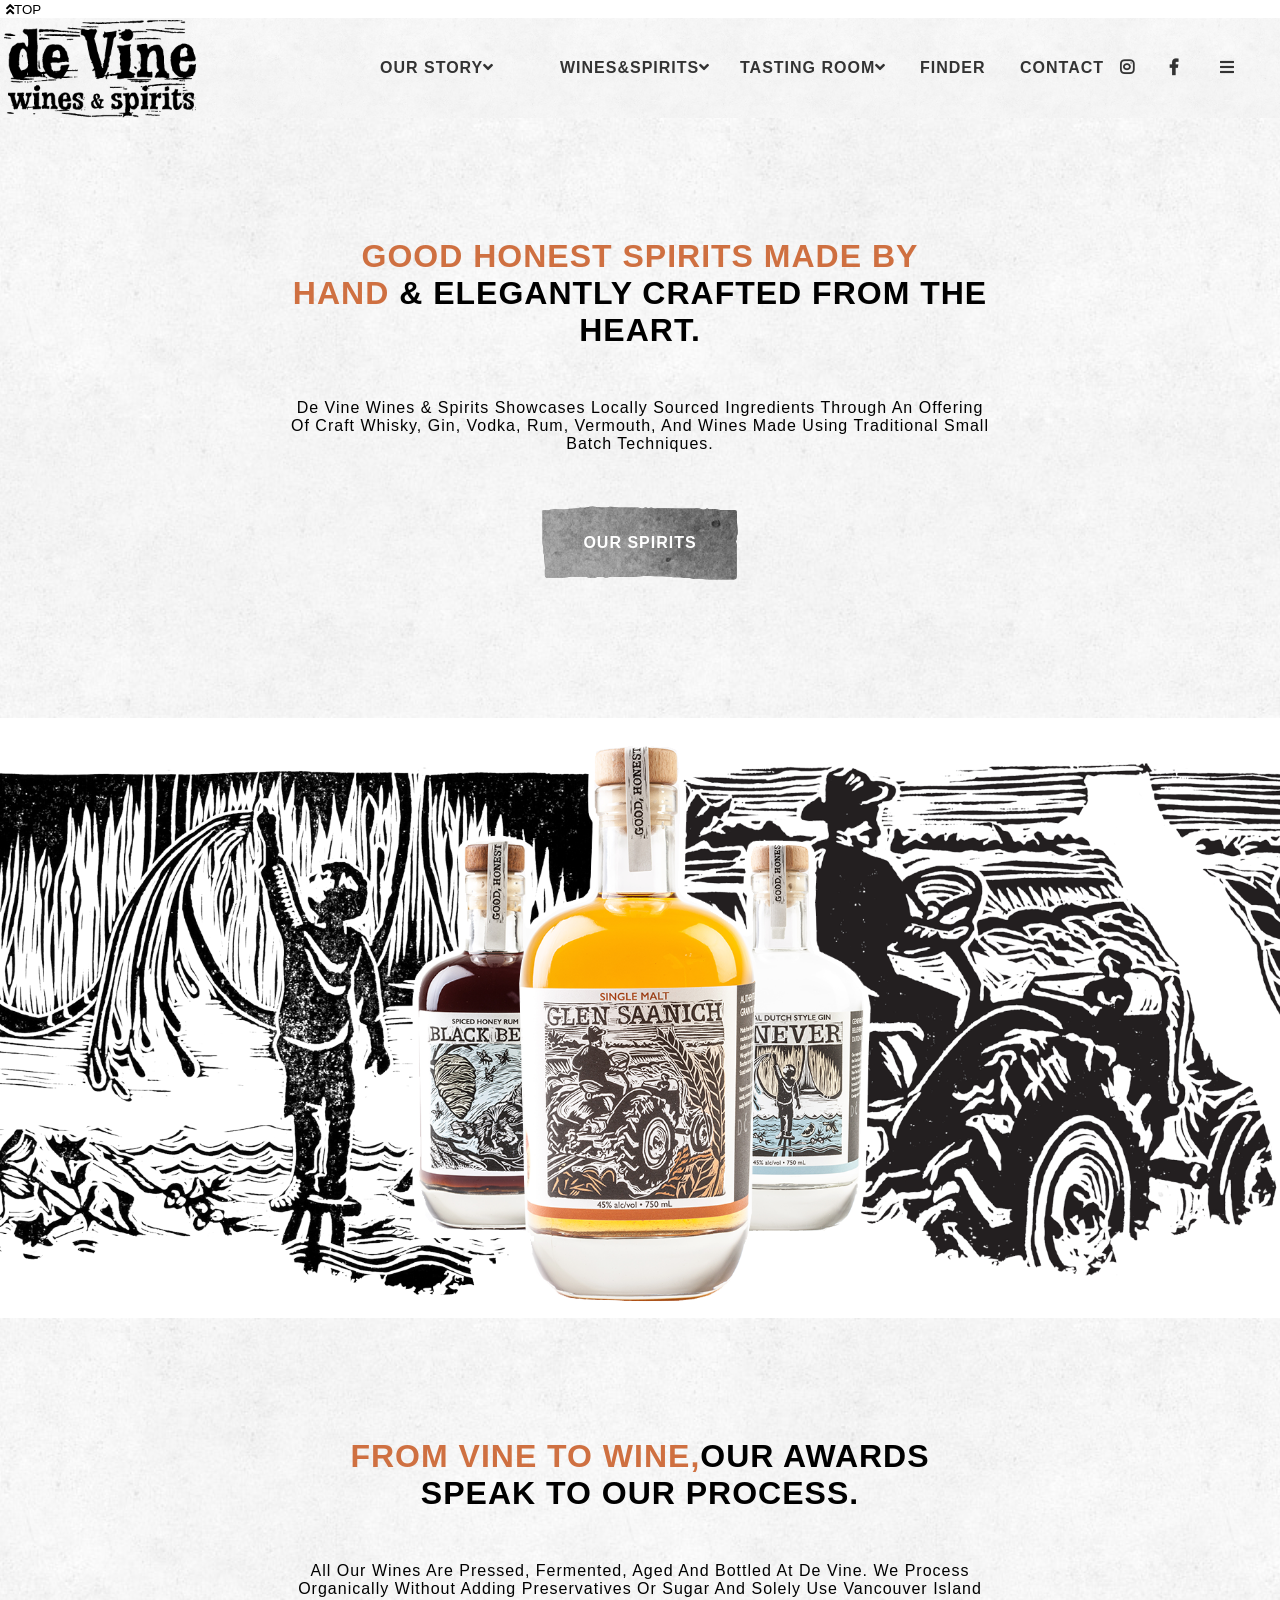
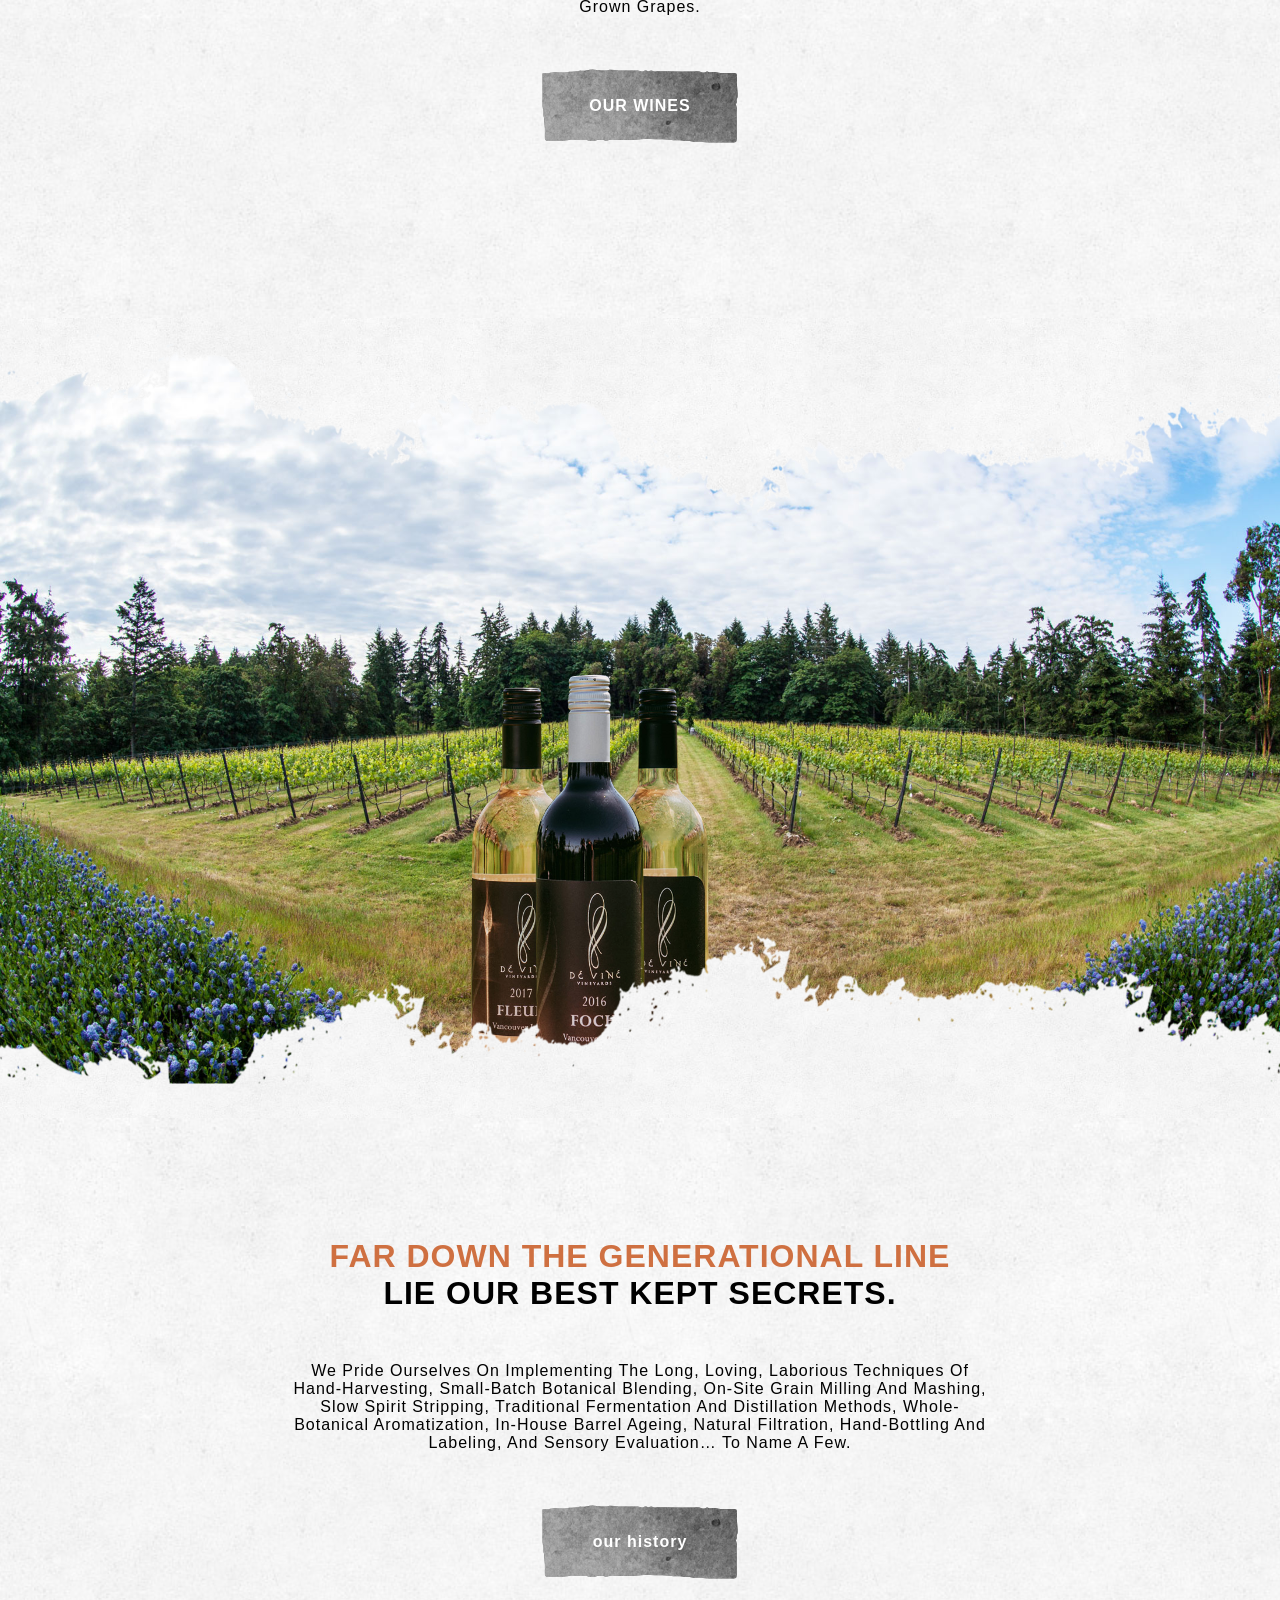
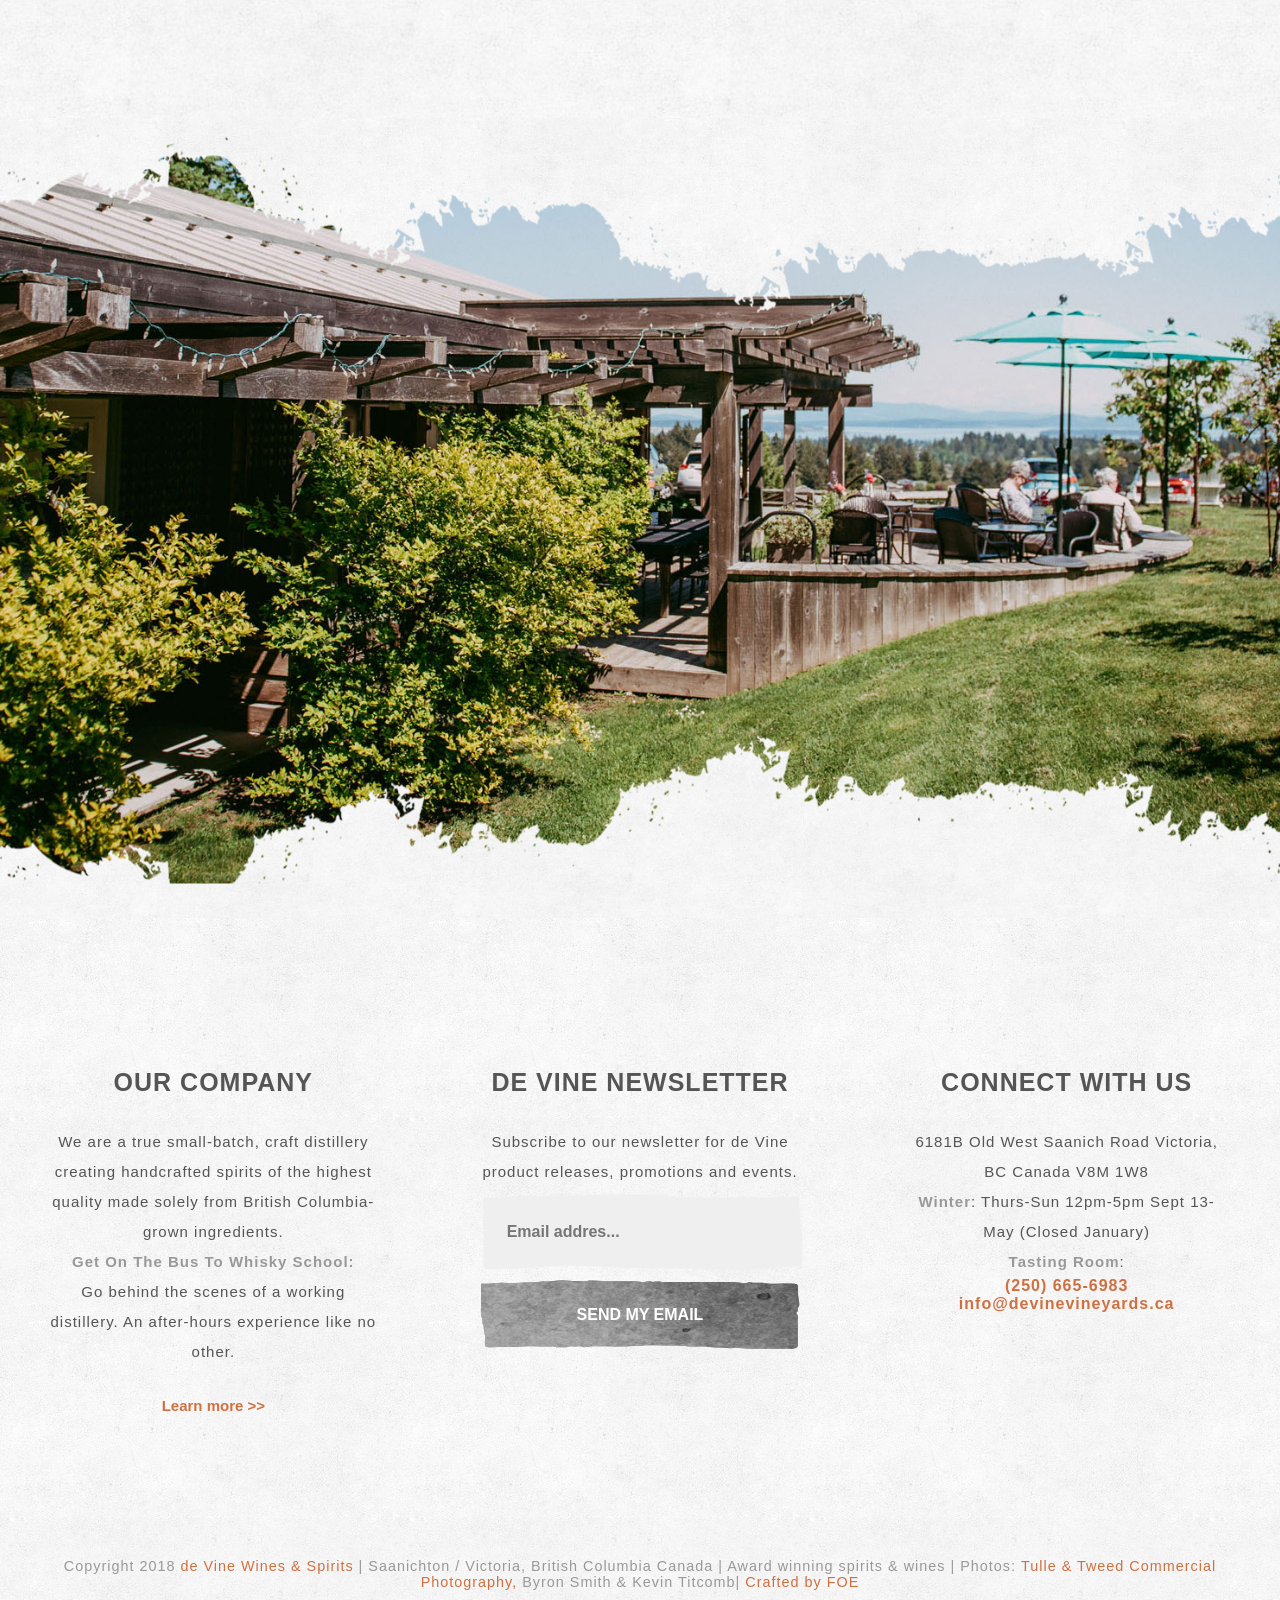
==== html/devine_main.html @ 5c3b2a7a "before/after size" ====
<!DOCTYPE html>
<html lang="ko-KR">
<head>
	<meta charset="UTF-8" />
	<meta http-equiv="X-UA-Compatible" content="IE=edge" />
	<!-- meta:vp -->
	<meta name="viewport" 
	content="width=device-width, user-scalable=no, 
	initial-scale=1.0, maximum-scale=1.0, minimum-scale=1.0">
	<!--import css-->
	<link rel="stylesheet" href="../css/base/reset.css" />
	<link rel="stylesheet" href="../css/src/main/devine_main_all.css" />
	<link rel="stylesheet" href="../fontawesome5/css/all.css" />
	<!--favicon-->
	<link rel="apple-touch-icon" href="../img/devine-logo.png" />
	<link rel="shortcut icon" type="image/x-icon" href="../img/devine-logo.png" />

	<title>de Vine</title>
</head>
<body>
<button type="button" class="topBtn"><i class="fas fa-angle-double-up"></i>TOP</button>
	<div id="wrap">	
		<header class="headBox">
		<h1>
	<a href="#">
		<span class="hidden">LOGO</span>
	</a>
</h1>
<nav class="hamburger">
	<ul><a href="#">
			<li></li>
			<li></li>
			<li></li>
		</a></ul>
</nav>

<div class="gnbshow">
		<div class="closeBtn"><a href="#">
		<i class="fas fa-times"></i>
		</a>
		</div>
		<ul class="gnbWrap">
			<li><a href="#">Our Story</a>
			</li>
			<li><a href="#">Wines & Spirits</a>
			<dl>
				<dt class="dt"><a href="#">- Wines & Spirits</a></dt>
				<dt class="dt"><a href="#">- Spirits</a></dt>
				<dt class="dt"><a href="#">- Wines</a></dt>
				<dt class="dt"><a href="#">- Awards</a></dt>
			</dl>
			</li>
			<li><a href="#">Tasting Room</a>	<dl>
				<dt class="dt"><a href="#">- Tasting Room</a></dt>
				<dt class="dt"><a href="#">- Whisky School</a></dt>
				<dt class="dt"><a href="#">- Events</a></dt>
				<dt class="dt"><a href="#">- Newsletter</a></dt>
			</dl>
		</li>
			<li><a href="#">Finder</a></li>
			<li><a href="#">Contact</a></li>
		</ul>
</div>
<nav class="gnb">
	<ul>
		<li>
			<a href="#">OUR STORY<i class="fas fa-angle-down"></i></a>
			<dl class="gnbDl">
				<dt class="active"><a href="#">HISTORY</a></dt>
				<dt><a href="#">CERTIFIED CRAFT</a></dt>
			</dl>
		</li>
		<li>
			<a href="#">WINES&SPIRITS<i class="fas fa-angle-down"></i></a>
			<dl class="gnbDl">
				<dt><a href="#">SPIRITS</a></dt>
				<dt><a href="#">WINES</a></dt>
			</dl>
		</li>
		<li>
			<a href="#">TASTING ROOM<i class="fas fa-angle-down"></i></a>
			<dl class="gnbDl">
				<dt><a href="#">WHISKY SCHOOL</a></dt>
				<dt><a href="#">NEWSLETTERS</a></dt>
				<dt><a href="#">AWARDS&MEDIA</a></dt>
				<dt><a href="#">EVENTS</a></dt>
			</dl>
		</li>
		<li><a href="#">FINDER</a></li>
		<li><a href="#">CONTACT</a></li>
		<li>
			<a href="#">
			<i class="fab fa-instagram"></i>
			<span class="hidden">instagram</span>
		</a>
		</li>
		<li>
			<a href="#">
			<i class="fab fa-facebook-f"></i>
			<span class="hidden">facebook</span>
			</a>
		</li>
		<li>
			<a href="#">
				<i class="fas fa-bars"></i>
				<span class="hidden">newsletter</span>
			</a>
		</li>
	</ul>
</nav>
		</header>
		<section class="contentBox">
			<div class="content">
				<h2><span class="ora">GOOD HONEST SPIRITS MADE BY <br/>HAND</span> & ELEGANTLY CRAFTED FROM THE HEART.</h2>
				<p>de Vine Wines & Spirits showcases locally sourced ingredients through an offering of craft whisky, gin, vodka, rum, vermouth, and wines made using traditional small batch techniques.</p>
			<button type="button">OUR SPIRITS</button>
		</div>		
	</section>
	<section class="wineBox"></section>
	<section class="contentBox2">
			<div class="content">
				<h2><span class="ora">FROM VINE TO WINE,</span>OUR AWARDS <br /> SPEAK TO OUR PROCESS.</h2>
				<p>All our wines are pressed, fermented, aged and bottled at de Vine. We process <br/>organically without adding preservatives or sugar and solely use Vancouver Island<br /> grown grapes.</p>
			<button type="button">OUR WINES</button>
		</div>		
	</section>
	<section class="grapeBox">
			<div class="grape">
				<div class="bottle"></div>
			</div>
	</section>
	
	<section class="historyBox">
		<div class="content">
				<h2><span class="ora">FAR DOWN THE GENERATIONAL LINE</span><br /> LIE OUR BEST KEPT SECRETS.</h2>
				<p>We pride ourselves on implementing the long, loving, laborious techniques of hand-harvesting, small-batch botanical blending, on-site grain milling and mashing, slow spirit stripping, traditional fermentation and distillation methods, whole-botanical aromatization, in-house barrel ageing, natural filtration, hand-bottling and labeling, and sensory evaluation… to name a few.</p>
			<button type="button">our history</button>
	</section>

	<section class="cafeBox">
			<div class="cafe">
			</div>
	</section>

	<footer class="footBox">
		<ul>
			<li class="company">
				<h2>OUR COMPANY</h2>
				<p>We are a true small-batch, craft distillery creating handcrafted spirits of the highest quality made solely from British Columbia-grown ingredients.<br />
        <span>Get On The Bus To Whisky School:</span><br />
        Go behind the scenes of a working distillery. An after-hours experience like no other.
        </p>
        <button type="button" class="learn">Learn more >></button>
			</li>
			<li class="newsletter">
				<h2>DE VINE NEWSLETTER</h2>
				<p>Subscribe to our newsletter for de Vine product releases, promotions and events.</p>
				<input type="text" placeholder="Email addres...">
				<button type="button">send my email</button>
			</li>
			<li class="contact">
				<h2>CONNECT WITH US</h2>
				<p>6181B Old West Saanich Road
				Victoria, BC Canada V8M 1W8<br />
				<span>Winter</span>: Thurs-Sun 12pm-5pm Sept 13-May (Closed January)<br />
				<span>Tasting Room</span>: <div class="or">(250) 665-6983 <br />
				<a href="#">info@devinevineyards.ca</div></a></p>

			</li>
		</ul>
			<div class="copyright">
			<p class="copyright">Copyright 2018 <a href="#">de Vine Wines & Spirits</a> | Saanichton / Victoria, British Columbia Canada | Award winning spirits & wines | Photos: <a href="#">Tulle & Tweed Commercial Photography,</a> Byron Smith & Kevin Titcomb| <a href="#">Crafted by FOE</a></p>
		 </div>
		</footer>
	</div>
</body>
<script src="../js/base/jquery-3.3.1.min.js"></script>
<script src="../js/base/jquery-ui.min.js"></script>
<script src="../js/src/devine.js"></script>
<!--   <script>
    (function($){
      var headBox = $('.headBox');
      var footBox = $('.footBox');
      headBox.load('common/headBox.html');
      footBox.load('common/footBox.html');
    })(jQuery);
</script> -->
---- css/src/main/devine_main_all.css ----
@import url("../common/headBox.css");
@import url("../main/wrap.css");
@import url("../main/contentBox.css");
@import url("../main/wineBox.css");
@import url("../main/contentBox2.css");
@import url("../main/grapeBox.css");
@import url("../main/historyBox.css");
@import url("../main/cafeBox.css");
@import url("../common/footBox.css");
---- fontawesome5/css/all.css ----
/*!
 * Font Awesome Free 5.1.0 by @fontawesome - https://fontawesome.com
 * License - https://fontawesome.com/license (Icons: CC BY 4.0, Fonts: SIL OFL 1.1, Code: MIT License)
 */
.fa,.fab,.fal,.far,.fas{-moz-osx-font-smoothing:grayscale;-webkit-font-smoothing:antialiased;display:inline-block;font-style:normal;font-variant:normal;text-rendering:auto;line-height:1}.fa-lg{font-size:1.33333em;line-height:.75em;vertical-align:-.0667em}.fa-xs{font-size:.75em}.fa-sm{font-size:.875em}.fa-1x{font-size:1em}.fa-2x{font-size:2em}.fa-3x{font-size:3em}.fa-4x{font-size:4em}.fa-5x{font-size:5em}.fa-6x{font-size:6em}.fa-7x{font-size:7em}.fa-8x{font-size:8em}.fa-9x{font-size:9em}.fa-10x{font-size:10em}.fa-fw{text-align:center;width:1.25em}.fa-ul{list-style-type:none;margin-left:2.5em;padding-left:0}.fa-ul>li{position:relative}.fa-li{left:-2em;position:absolute;text-align:center;width:2em;line-height:inherit}.fa-border{border:.08em solid #eee;border-radius:.1em;padding:.2em .25em .15em}.fa-pull-left{float:left}.fa-pull-right{float:right}.fa.fa-pull-left,.fab.fa-pull-left,.fal.fa-pull-left,.far.fa-pull-left,.fas.fa-pull-left{margin-right:.3em}.fa.fa-pull-right,.fab.fa-pull-right,.fal.fa-pull-right,.far.fa-pull-right,.fas.fa-pull-right{margin-left:.3em}.fa-spin{animation:a 2s infinite linear}.fa-pulse{animation:a 1s infinite steps(8)}@keyframes a{0%{transform:rotate(0deg)}to{transform:rotate(1turn)}}.fa-rotate-90{-ms-filter:"progid:DXImageTransform.Microsoft.BasicImage(rotation=1)";transform:rotate(90deg)}.fa-rotate-180{-ms-filter:"progid:DXImageTransform.Microsoft.BasicImage(rotation=2)";transform:rotate(180deg)}.fa-rotate-270{-ms-filter:"progid:DXImageTransform.Microsoft.BasicImage(rotation=3)";transform:rotate(270deg)}.fa-flip-horizontal{-ms-filter:"progid:DXImageTransform.Microsoft.BasicImage(rotation=0, mirror=1)";transform:scaleX(-1)}.fa-flip-vertical{transform:scaleY(-1)}.fa-flip-horizontal.fa-flip-vertical,.fa-flip-vertical{-ms-filter:"progid:DXImageTransform.Microsoft.BasicImage(rotation=2, mirror=1)"}.fa-flip-horizontal.fa-flip-vertical{transform:scale(-1)}:root .fa-flip-horizontal,:root .fa-flip-vertical,:root .fa-rotate-90,:root .fa-rotate-180,:root .fa-rotate-270{-webkit-filter:none;filter:none}.fa-stack{display:inline-block;height:2em;line-height:2em;position:relative;vertical-align:middle;width:2em}.fa-stack-1x,.fa-stack-2x{left:0;position:absolute;text-align:center;width:100%}.fa-stack-1x{line-height:inherit}.fa-stack-2x{font-size:2em}.fa-inverse{color:#fff}.fa-500px:before{content:"\f26e"}.fa-accessible-icon:before{content:"\f368"}.fa-accusoft:before{content:"\f369"}.fa-address-book:before{content:"\f2b9"}.fa-address-card:before{content:"\f2bb"}.fa-adjust:before{content:"\f042"}.fa-adn:before{content:"\f170"}.fa-adversal:before{content:"\f36a"}.fa-affiliatetheme:before{content:"\f36b"}.fa-algolia:before{content:"\f36c"}.fa-align-center:before{content:"\f037"}.fa-align-justify:before{content:"\f039"}.fa-align-left:before{content:"\f036"}.fa-align-right:before{content:"\f038"}.fa-allergies:before{content:"\f461"}.fa-amazon:before{content:"\f270"}.fa-amazon-pay:before{content:"\f42c"}.fa-ambulance:before{content:"\f0f9"}.fa-american-sign-language-interpreting:before{content:"\f2a3"}.fa-amilia:before{content:"\f36d"}.fa-anchor:before{content:"\f13d"}.fa-android:before{content:"\f17b"}.fa-angellist:before{content:"\f209"}.fa-angle-double-down:before{content:"\f103"}.fa-angle-double-left:before{content:"\f100"}.fa-angle-double-right:before{content:"\f101"}.fa-angle-double-up:before{content:"\f102"}.fa-angle-down:before{content:"\f107"}.fa-angle-left:before{content:"\f104"}.fa-angle-right:before{content:"\f105"}.fa-angle-up:before{content:"\f106"}.fa-angry:before{content:"\f556"}.fa-angrycreative:before{content:"\f36e"}.fa-angular:before{content:"\f420"}.fa-app-store:before{content:"\f36f"}.fa-app-store-ios:before{content:"\f370"}.fa-apper:before{content:"\f371"}.fa-apple:before{content:"\f179"}.fa-apple-pay:before{content:"\f415"}.fa-archive:before{content:"\f187"}.fa-archway:before{content:"\f557"}.fa-arrow-alt-circle-down:before{content:"\f358"}.fa-arrow-alt-circle-left:before{content:"\f359"}.fa-arrow-alt-circle-right:before{content:"\f35a"}.fa-arrow-alt-circle-up:before{content:"\f35b"}.fa-arrow-circle-down:before{content:"\f0ab"}.fa-arrow-circle-left:before{content:"\f0a8"}.fa-arrow-circle-right:before{content:"\f0a9"}.fa-arrow-circle-up:before{content:"\f0aa"}.fa-arrow-down:before{content:"\f063"}.fa-arrow-left:before{content:"\f060"}.fa-arrow-right:before{content:"\f061"}.fa-arrow-up:before{content:"\f062"}.fa-arrows-alt:before{content:"\f0b2"}.fa-arrows-alt-h:before{content:"\f337"}.fa-arrows-alt-v:before{content:"\f338"}.fa-assistive-listening-systems:before{content:"\f2a2"}.fa-asterisk:before{content:"\f069"}.fa-asymmetrik:before{content:"\f372"}.fa-at:before{content:"\f1fa"}.fa-atlas:before{content:"\f558"}.fa-audible:before{content:"\f373"}.fa-audio-description:before{content:"\f29e"}.fa-autoprefixer:before{content:"\f41c"}.fa-avianex:before{content:"\f374"}.fa-aviato:before{content:"\f421"}.fa-award:before{content:"\f559"}.fa-aws:before{content:"\f375"}.fa-backspace:before{content:"\f55a"}.fa-backward:before{content:"\f04a"}.fa-balance-scale:before{content:"\f24e"}.fa-ban:before{content:"\f05e"}.fa-band-aid:before{content:"\f462"}.fa-bandcamp:before{content:"\f2d5"}.fa-barcode:before{content:"\f02a"}.fa-bars:before{content:"\f0c9"}.fa-baseball-ball:before{content:"\f433"}.fa-basketball-ball:before{content:"\f434"}.fa-bath:before{content:"\f2cd"}.fa-battery-empty:before{content:"\f244"}.fa-battery-full:before{content:"\f240"}.fa-battery-half:before{content:"\f242"}.fa-battery-quarter:before{content:"\f243"}.fa-battery-three-quarters:before{content:"\f241"}.fa-bed:before{content:"\f236"}.fa-beer:before{content:"\f0fc"}.fa-behance:before{content:"\f1b4"}.fa-behance-square:before{content:"\f1b5"}.fa-bell:before{content:"\f0f3"}.fa-bell-slash:before{content:"\f1f6"}.fa-bezier-curve:before{content:"\f55b"}.fa-bicycle:before{content:"\f206"}.fa-bimobject:before{content:"\f378"}.fa-binoculars:before{content:"\f1e5"}.fa-birthday-cake:before{content:"\f1fd"}.fa-bitbucket:before{content:"\f171"}.fa-bitcoin:before{content:"\f379"}.fa-bity:before{content:"\f37a"}.fa-black-tie:before{content:"\f27e"}.fa-blackberry:before{content:"\f37b"}.fa-blender:before{content:"\f517"}.fa-blind:before{content:"\f29d"}.fa-blogger:before{content:"\f37c"}.fa-blogger-b:before{content:"\f37d"}.fa-bluetooth:before{content:"\f293"}.fa-bluetooth-b:before{content:"\f294"}.fa-bold:before{content:"\f032"}.fa-bolt:before{content:"\f0e7"}.fa-bomb:before{content:"\f1e2"}.fa-bong:before{content:"\f55c"}.fa-book:before{content:"\f02d"}.fa-book-open:before{content:"\f518"}.fa-bookmark:before{content:"\f02e"}.fa-bowling-ball:before{content:"\f436"}.fa-box:before{content:"\f466"}.fa-box-open:before{content:"\f49e"}.fa-boxes:before{content:"\f468"}.fa-braille:before{content:"\f2a1"}.fa-briefcase:before{content:"\f0b1"}.fa-briefcase-medical:before{content:"\f469"}.fa-broadcast-tower:before{content:"\f519"}.fa-broom:before{content:"\f51a"}.fa-brush:before{content:"\f55d"}.fa-btc:before{content:"\f15a"}.fa-bug:before{content:"\f188"}.fa-building:before{content:"\f1ad"}.fa-bullhorn:before{content:"\f0a1"}.fa-bullseye:before{content:"\f140"}.fa-burn:before{content:"\f46a"}.fa-buromobelexperte:before{content:"\f37f"}.fa-bus:before{content:"\f207"}.fa-bus-alt:before{content:"\f55e"}.fa-buysellads:before{content:"\f20d"}.fa-calculator:before{content:"\f1ec"}.fa-calendar:before{content:"\f133"}.fa-calendar-alt:before{content:"\f073"}.fa-calendar-check:before{content:"\f274"}.fa-calendar-minus:before{content:"\f272"}.fa-calendar-plus:before{content:"\f271"}.fa-calendar-times:before{content:"\f273"}.fa-camera:before{content:"\f030"}.fa-camera-retro:before{content:"\f083"}.fa-cannabis:before{content:"\f55f"}.fa-capsules:before{content:"\f46b"}.fa-car:before{content:"\f1b9"}.fa-caret-down:before{content:"\f0d7"}.fa-caret-left:before{content:"\f0d9"}.fa-caret-right:before{content:"\f0da"}.fa-caret-square-down:before{content:"\f150"}.fa-caret-square-left:before{content:"\f191"}.fa-caret-square-right:before{content:"\f152"}.fa-caret-square-up:before{content:"\f151"}.fa-caret-up:before{content:"\f0d8"}.fa-cart-arrow-down:before{content:"\f218"}.fa-cart-plus:before{content:"\f217"}.fa-cc-amazon-pay:before{content:"\f42d"}.fa-cc-amex:before{content:"\f1f3"}.fa-cc-apple-pay:before{content:"\f416"}.fa-cc-diners-club:before{content:"\f24c"}.fa-cc-discover:before{content:"\f1f2"}.fa-cc-jcb:before{content:"\f24b"}.fa-cc-mastercard:before{content:"\f1f1"}.fa-cc-paypal:before{content:"\f1f4"}.fa-cc-stripe:before{content:"\f1f5"}.fa-cc-visa:before{content:"\f1f0"}.fa-centercode:before{content:"\f380"}.fa-certificate:before{content:"\f0a3"}.fa-chalkboard:before{content:"\f51b"}.fa-chalkboard-teacher:before{content:"\f51c"}.fa-chart-area:before{content:"\f1fe"}.fa-chart-bar:before{content:"\f080"}.fa-chart-line:before{content:"\f201"}.fa-chart-pie:before{content:"\f200"}.fa-check:before{content:"\f00c"}.fa-check-circle:before{content:"\f058"}.fa-check-double:before{content:"\f560"}.fa-check-square:before{content:"\f14a"}.fa-chess:before{content:"\f439"}.fa-chess-bishop:before{content:"\f43a"}.fa-chess-board:before{content:"\f43c"}.fa-chess-king:before{content:"\f43f"}.fa-chess-knight:before{content:"\f441"}.fa-chess-pawn:before{content:"\f443"}.fa-chess-queen:before{content:"\f445"}.fa-chess-rook:before{content:"\f447"}.fa-chevron-circle-down:before{content:"\f13a"}.fa-chevron-circle-left:before{content:"\f137"}.fa-chevron-circle-right:before{content:"\f138"}.fa-chevron-circle-up:before{content:"\f139"}.fa-chevron-down:before{content:"\f078"}.fa-chevron-left:before{content:"\f053"}.fa-chevron-right:before{content:"\f054"}.fa-chevron-up:before{content:"\f077"}.fa-child:before{content:"\f1ae"}.fa-chrome:before{content:"\f268"}.fa-church:before{content:"\f51d"}.fa-circle:before{content:"\f111"}.fa-circle-notch:before{content:"\f1ce"}.fa-clipboard:before{content:"\f328"}.fa-clipboard-check:before{content:"\f46c"}.fa-clipboard-list:before{content:"\f46d"}.fa-clock:before{content:"\f017"}.fa-clone:before{content:"\f24d"}.fa-closed-captioning:before{content:"\f20a"}.fa-cloud:before{content:"\f0c2"}.fa-cloud-download-alt:before{content:"\f381"}.fa-cloud-upload-alt:before{content:"\f382"}.fa-cloudscale:before{content:"\f383"}.fa-cloudsmith:before{content:"\f384"}.fa-cloudversify:before{content:"\f385"}.fa-cocktail:before{content:"\f561"}.fa-code:before{content:"\f121"}.fa-code-branch:before{content:"\f126"}.fa-codepen:before{content:"\f1cb"}.fa-codiepie:before{content:"\f284"}.fa-coffee:before{content:"\f0f4"}.fa-cog:before{content:"\f013"}.fa-cogs:before{content:"\f085"}.fa-coins:before{content:"\f51e"}.fa-columns:before{content:"\f0db"}.fa-comment:before{content:"\f075"}.fa-comment-alt:before{content:"\f27a"}.fa-comment-dots:before{content:"\f4ad"}.fa-comment-slash:before{content:"\f4b3"}.fa-comments:before{content:"\f086"}.fa-compact-disc:before{content:"\f51f"}.fa-compass:before{content:"\f14e"}.fa-compress:before{content:"\f066"}.fa-concierge-bell:before{content:"\f562"}.fa-connectdevelop:before{content:"\f20e"}.fa-contao:before{content:"\f26d"}.fa-cookie:before{content:"\f563"}.fa-cookie-bite:before{content:"\f564"}.fa-copy:before{content:"\f0c5"}.fa-copyright:before{content:"\f1f9"}.fa-couch:before{content:"\f4b8"}.fa-cpanel:before{content:"\f388"}.fa-creative-commons:before{content:"\f25e"}.fa-creative-commons-by:before{content:"\f4e7"}.fa-creative-commons-nc:before{content:"\f4e8"}.fa-creative-commons-nc-eu:before{content:"\f4e9"}.fa-creative-commons-nc-jp:before{content:"\f4ea"}.fa-creative-commons-nd:before{content:"\f4eb"}.fa-creative-commons-pd:before{content:"\f4ec"}.fa-creative-commons-pd-alt:before{content:"\f4ed"}.fa-creative-commons-remix:before{content:"\f4ee"}.fa-creative-commons-sa:before{content:"\f4ef"}.fa-creative-commons-sampling:before{content:"\f4f0"}.fa-creative-commons-sampling-plus:before{content:"\f4f1"}.fa-creative-commons-share:before{content:"\f4f2"}.fa-credit-card:before{content:"\f09d"}.fa-crop:before{content:"\f125"}.fa-crop-alt:before{content:"\f565"}.fa-crosshairs:before{content:"\f05b"}.fa-crow:before{content:"\f520"}.fa-crown:before{content:"\f521"}.fa-css3:before{content:"\f13c"}.fa-css3-alt:before{content:"\f38b"}.fa-cube:before{content:"\f1b2"}.fa-cubes:before{content:"\f1b3"}.fa-cut:before{content:"\f0c4"}.fa-cuttlefish:before{content:"\f38c"}.fa-d-and-d:before{content:"\f38d"}.fa-dashcube:before{content:"\f210"}.fa-database:before{content:"\f1c0"}.fa-deaf:before{content:"\f2a4"}.fa-delicious:before{content:"\f1a5"}.fa-deploydog:before{content:"\f38e"}.fa-deskpro:before{content:"\f38f"}.fa-desktop:before{content:"\f108"}.fa-deviantart:before{content:"\f1bd"}.fa-diagnoses:before{content:"\f470"}.fa-dice:before{content:"\f522"}.fa-dice-five:before{content:"\f523"}.fa-dice-four:before{content:"\f524"}.fa-dice-one:before{content:"\f525"}.fa-dice-six:before{content:"\f526"}.fa-dice-three:before{content:"\f527"}.fa-dice-two:before{content:"\f528"}.fa-digg:before{content:"\f1a6"}.fa-digital-ocean:before{content:"\f391"}.fa-digital-tachograph:before{content:"\f566"}.fa-discord:before{content:"\f392"}.fa-discourse:before{content:"\f393"}.fa-divide:before{content:"\f529"}.fa-dizzy:before{content:"\f567"}.fa-dna:before{content:"\f471"}.fa-dochub:before{content:"\f394"}.fa-docker:before{content:"\f395"}.fa-dollar-sign:before{content:"\f155"}.fa-dolly:before{content:"\f472"}.fa-dolly-flatbed:before{content:"\f474"}.fa-donate:before{content:"\f4b9"}.fa-door-closed:before{content:"\f52a"}.fa-door-open:before{content:"\f52b"}.fa-dot-circle:before{content:"\f192"}.fa-dove:before{content:"\f4ba"}.fa-download:before{content:"\f019"}.fa-draft2digital:before{content:"\f396"}.fa-drafting-compass:before{content:"\f568"}.fa-dribbble:before{content:"\f17d"}.fa-dribbble-square:before{content:"\f397"}.fa-dropbox:before{content:"\f16b"}.fa-drum:before{content:"\f569"}.fa-drum-steelpan:before{content:"\f56a"}.fa-drupal:before{content:"\f1a9"}.fa-dumbbell:before{content:"\f44b"}.fa-dyalog:before{content:"\f399"}.fa-earlybirds:before{content:"\f39a"}.fa-ebay:before{content:"\f4f4"}.fa-edge:before{content:"\f282"}.fa-edit:before{content:"\f044"}.fa-eject:before{content:"\f052"}.fa-elementor:before{content:"\f430"}.fa-ellipsis-h:before{content:"\f141"}.fa-ellipsis-v:before{content:"\f142"}.fa-ember:before{content:"\f423"}.fa-empire:before{content:"\f1d1"}.fa-envelope:before{content:"\f0e0"}.fa-envelope-open:before{content:"\f2b6"}.fa-envelope-square:before{content:"\f199"}.fa-envira:before{content:"\f299"}.fa-equals:before{content:"\f52c"}.fa-eraser:before{content:"\f12d"}.fa-erlang:before{content:"\f39d"}.fa-ethereum:before{content:"\f42e"}.fa-etsy:before{content:"\f2d7"}.fa-euro-sign:before{content:"\f153"}.fa-exchange-alt:before{content:"\f362"}.fa-exclamation:before{content:"\f12a"}.fa-exclamation-circle:before{content:"\f06a"}.fa-exclamation-triangle:before{content:"\f071"}.fa-expand:before{content:"\f065"}.fa-expand-arrows-alt:before{content:"\f31e"}.fa-expeditedssl:before{content:"\f23e"}.fa-external-link-alt:before{content:"\f35d"}.fa-external-link-square-alt:before{content:"\f360"}.fa-eye:before{content:"\f06e"}.fa-eye-dropper:before{content:"\f1fb"}.fa-eye-slash:before{content:"\f070"}.fa-facebook:before{content:"\f09a"}.fa-facebook-f:before{content:"\f39e"}.fa-facebook-messenger:before{content:"\f39f"}.fa-facebook-square:before{content:"\f082"}.fa-fast-backward:before{content:"\f049"}.fa-fast-forward:before{content:"\f050"}.fa-fax:before{content:"\f1ac"}.fa-feather:before{content:"\f52d"}.fa-feather-alt:before{content:"\f56b"}.fa-female:before{content:"\f182"}.fa-fighter-jet:before{content:"\f0fb"}.fa-file:before{content:"\f15b"}.fa-file-alt:before{content:"\f15c"}.fa-file-archive:before{content:"\f1c6"}.fa-file-audio:before{content:"\f1c7"}.fa-file-code:before{content:"\f1c9"}.fa-file-contract:before{content:"\f56c"}.fa-file-download:before{content:"\f56d"}.fa-file-excel:before{content:"\f1c3"}.fa-file-export:before{content:"\f56e"}.fa-file-image:before{content:"\f1c5"}.fa-file-import:before{content:"\f56f"}.fa-file-invoice:before{content:"\f570"}.fa-file-invoice-dollar:before{content:"\f571"}.fa-file-medical:before{content:"\f477"}.fa-file-medical-alt:before{content:"\f478"}.fa-file-pdf:before{content:"\f1c1"}.fa-file-powerpoint:before{content:"\f1c4"}.fa-file-prescription:before{content:"\f572"}.fa-file-signature:before{content:"\f573"}.fa-file-upload:before{content:"\f574"}.fa-file-video:before{content:"\f1c8"}.fa-file-word:before{content:"\f1c2"}.fa-fill:before{content:"\f575"}.fa-fill-drip:before{content:"\f576"}.fa-film:before{content:"\f008"}.fa-filter:before{content:"\f0b0"}.fa-fingerprint:before{content:"\f577"}.fa-fire:before{content:"\f06d"}.fa-fire-extinguisher:before{content:"\f134"}.fa-firefox:before{content:"\f269"}.fa-first-aid:before{content:"\f479"}.fa-first-order:before{content:"\f2b0"}.fa-first-order-alt:before{content:"\f50a"}.fa-firstdraft:before{content:"\f3a1"}.fa-fish:before{content:"\f578"}.fa-flag:before{content:"\f024"}.fa-flag-checkered:before{content:"\f11e"}.fa-flask:before{content:"\f0c3"}.fa-flickr:before{content:"\f16e"}.fa-flipboard:before{content:"\f44d"}.fa-flushed:before{content:"\f579"}.fa-fly:before{content:"\f417"}.fa-folder:before{content:"\f07b"}.fa-folder-open:before{content:"\f07c"}.fa-font:before{content:"\f031"}.fa-font-awesome:before{content:"\f2b4"}.fa-font-awesome-alt:before{content:"\f35c"}.fa-font-awesome-flag:before{content:"\f425"}.fa-font-awesome-logo-full:before{content:"\f4e6"}.fa-fonticons:before{content:"\f280"}.fa-fonticons-fi:before{content:"\f3a2"}.fa-football-ball:before{content:"\f44e"}.fa-fort-awesome:before{content:"\f286"}.fa-fort-awesome-alt:before{content:"\f3a3"}.fa-forumbee:before{content:"\f211"}.fa-forward:before{content:"\f04e"}.fa-foursquare:before{content:"\f180"}.fa-free-code-camp:before{content:"\f2c5"}.fa-freebsd:before{content:"\f3a4"}.fa-frog:before{content:"\f52e"}.fa-frown:before{content:"\f119"}.fa-frown-open:before{content:"\f57a"}.fa-fulcrum:before{content:"\f50b"}.fa-futbol:before{content:"\f1e3"}.fa-galactic-republic:before{content:"\f50c"}.fa-galactic-senate:before{content:"\f50d"}.fa-gamepad:before{content:"\f11b"}.fa-gas-pump:before{content:"\f52f"}.fa-gavel:before{content:"\f0e3"}.fa-gem:before{content:"\f3a5"}.fa-genderless:before{content:"\f22d"}.fa-get-pocket:before{content:"\f265"}.fa-gg:before{content:"\f260"}.fa-gg-circle:before{content:"\f261"}.fa-gift:before{content:"\f06b"}.fa-git:before{content:"\f1d3"}.fa-git-square:before{content:"\f1d2"}.fa-github:before{content:"\f09b"}.fa-github-alt:before{content:"\f113"}.fa-github-square:before{content:"\f092"}.fa-gitkraken:before{content:"\f3a6"}.fa-gitlab:before{content:"\f296"}.fa-gitter:before{content:"\f426"}.fa-glass-martini:before{content:"\f000"}.fa-glass-martini-alt:before{content:"\f57b"}.fa-glasses:before{content:"\f530"}.fa-glide:before{content:"\f2a5"}.fa-glide-g:before{content:"\f2a6"}.fa-globe:before{content:"\f0ac"}.fa-globe-africa:before{content:"\f57c"}.fa-globe-americas:before{content:"\f57d"}.fa-globe-asia:before{content:"\f57e"}.fa-gofore:before{content:"\f3a7"}.fa-golf-ball:before{content:"\f450"}.fa-goodreads:before{content:"\f3a8"}.fa-goodreads-g:before{content:"\f3a9"}.fa-google:before{content:"\f1a0"}.fa-google-drive:before{content:"\f3aa"}.fa-google-play:before{content:"\f3ab"}.fa-google-plus:before{content:"\f2b3"}.fa-google-plus-g:before{content:"\f0d5"}.fa-google-plus-square:before{content:"\f0d4"}.fa-google-wallet:before{content:"\f1ee"}.fa-graduation-cap:before{content:"\f19d"}.fa-gratipay:before{content:"\f184"}.fa-grav:before{content:"\f2d6"}.fa-greater-than:before{content:"\f531"}.fa-greater-than-equal:before{content:"\f532"}.fa-grimace:before{content:"\f57f"}.fa-grin:before{content:"\f580"}.fa-grin-alt:before{content:"\f581"}.fa-grin-beam:before{content:"\f582"}.fa-grin-beam-sweat:before{content:"\f583"}.fa-grin-hearts:before{content:"\f584"}.fa-grin-squint:before{content:"\f585"}.fa-grin-squint-tears:before{content:"\f586"}.fa-grin-stars:before{content:"\f587"}.fa-grin-tears:before{content:"\f588"}.fa-grin-tongue:before{content:"\f589"}.fa-grin-tongue-squint:before{content:"\f58a"}.fa-grin-tongue-wink:before{content:"\f58b"}.fa-grin-wink:before{content:"\f58c"}.fa-grip-horizontal:before{content:"\f58d"}.fa-grip-vertical:before{content:"\f58e"}.fa-gripfire:before{content:"\f3ac"}.fa-grunt:before{content:"\f3ad"}.fa-gulp:before{content:"\f3ae"}.fa-h-square:before{content:"\f0fd"}.fa-hacker-news:before{content:"\f1d4"}.fa-hacker-news-square:before{content:"\f3af"}.fa-hand-holding:before{content:"\f4bd"}.fa-hand-holding-heart:before{content:"\f4be"}.fa-hand-holding-usd:before{content:"\f4c0"}.fa-hand-lizard:before{content:"\f258"}.fa-hand-paper:before{content:"\f256"}.fa-hand-peace:before{content:"\f25b"}.fa-hand-point-down:before{content:"\f0a7"}.fa-hand-point-left:before{content:"\f0a5"}.fa-hand-point-right:before{content:"\f0a4"}.fa-hand-point-up:before{content:"\f0a6"}.fa-hand-pointer:before{content:"\f25a"}.fa-hand-rock:before{content:"\f255"}.fa-hand-scissors:before{content:"\f257"}.fa-hand-spock:before{content:"\f259"}.fa-hands:before{content:"\f4c2"}.fa-hands-helping:before{content:"\f4c4"}.fa-handshake:before{content:"\f2b5"}.fa-hashtag:before{content:"\f292"}.fa-hdd:before{content:"\f0a0"}.fa-heading:before{content:"\f1dc"}.fa-headphones:before{content:"\f025"}.fa-headphones-alt:before{content:"\f58f"}.fa-headset:before{content:"\f590"}.fa-heart:before{content:"\f004"}.fa-heartbeat:before{content:"\f21e"}.fa-helicopter:before{content:"\f533"}.fa-highlighter:before{content:"\f591"}.fa-hips:before{content:"\f452"}.fa-hire-a-helper:before{content:"\f3b0"}.fa-history:before{content:"\f1da"}.fa-hockey-puck:before{content:"\f453"}.fa-home:before{content:"\f015"}.fa-hooli:before{content:"\f427"}.fa-hornbill:before{content:"\f592"}.fa-hospital:before{content:"\f0f8"}.fa-hospital-alt:before{content:"\f47d"}.fa-hospital-symbol:before{content:"\f47e"}.fa-hot-tub:before{content:"\f593"}.fa-hotel:before{content:"\f594"}.fa-hotjar:before{content:"\f3b1"}.fa-hourglass:before{content:"\f254"}.fa-hourglass-end:before{content:"\f253"}.fa-hourglass-half:before{content:"\f252"}.fa-hourglass-start:before{content:"\f251"}.fa-houzz:before{content:"\f27c"}.fa-html5:before{content:"\f13b"}.fa-hubspot:before{content:"\f3b2"}.fa-i-cursor:before{content:"\f246"}.fa-id-badge:before{content:"\f2c1"}.fa-id-card:before{content:"\f2c2"}.fa-id-card-alt:before{content:"\f47f"}.fa-image:before{content:"\f03e"}.fa-images:before{content:"\f302"}.fa-imdb:before{content:"\f2d8"}.fa-inbox:before{content:"\f01c"}.fa-indent:before{content:"\f03c"}.fa-industry:before{content:"\f275"}.fa-infinity:before{content:"\f534"}.fa-info:before{content:"\f129"}.fa-info-circle:before{content:"\f05a"}.fa-instagram:before{content:"\f16d"}.fa-internet-explorer:before{content:"\f26b"}.fa-ioxhost:before{content:"\f208"}.fa-italic:before{content:"\f033"}.fa-itunes:before{content:"\f3b4"}.fa-itunes-note:before{content:"\f3b5"}.fa-java:before{content:"\f4e4"}.fa-jedi-order:before{content:"\f50e"}.fa-jenkins:before{content:"\f3b6"}.fa-joget:before{content:"\f3b7"}.fa-joint:before{content:"\f595"}.fa-joomla:before{content:"\f1aa"}.fa-js:before{content:"\f3b8"}.fa-js-square:before{content:"\f3b9"}.fa-jsfiddle:before{content:"\f1cc"}.fa-key:before{content:"\f084"}.fa-keybase:before{content:"\f4f5"}.fa-keyboard:before{content:"\f11c"}.fa-keycdn:before{content:"\f3ba"}.fa-kickstarter:before{content:"\f3bb"}.fa-kickstarter-k:before{content:"\f3bc"}.fa-kiss:before{content:"\f596"}.fa-kiss-beam:before{content:"\f597"}.fa-kiss-wink-heart:before{content:"\f598"}.fa-kiwi-bird:before{content:"\f535"}.fa-korvue:before{content:"\f42f"}.fa-language:before{content:"\f1ab"}.fa-laptop:before{content:"\f109"}.fa-laravel:before{content:"\f3bd"}.fa-lastfm:before{content:"\f202"}.fa-lastfm-square:before{content:"\f203"}.fa-laugh:before{content:"\f599"}.fa-laugh-beam:before{content:"\f59a"}.fa-laugh-squint:before{content:"\f59b"}.fa-laugh-wink:before{content:"\f59c"}.fa-leaf:before{content:"\f06c"}.fa-leanpub:before{content:"\f212"}.fa-lemon:before{content:"\f094"}.fa-less:before{content:"\f41d"}.fa-less-than:before{content:"\f536"}.fa-less-than-equal:before{content:"\f537"}.fa-level-down-alt:before{content:"\f3be"}.fa-level-up-alt:before{content:"\f3bf"}.fa-life-ring:before{content:"\f1cd"}.fa-lightbulb:before{content:"\f0eb"}.fa-line:before{content:"\f3c0"}.fa-link:before{content:"\f0c1"}.fa-linkedin:before{content:"\f08c"}.fa-linkedin-in:before{content:"\f0e1"}.fa-linode:before{content:"\f2b8"}.fa-linux:before{content:"\f17c"}.fa-lira-sign:before{content:"\f195"}.fa-list:before{content:"\f03a"}.fa-list-alt:before{content:"\f022"}.fa-list-ol:before{content:"\f0cb"}.fa-list-ul:before{content:"\f0ca"}.fa-location-arrow:before{content:"\f124"}.fa-lock:before{content:"\f023"}.fa-lock-open:before{content:"\f3c1"}.fa-long-arrow-alt-down:before{content:"\f309"}.fa-long-arrow-alt-left:before{content:"\f30a"}.fa-long-arrow-alt-right:before{content:"\f30b"}.fa-long-arrow-alt-up:before{content:"\f30c"}.fa-low-vision:before{content:"\f2a8"}.fa-luggage-cart:before{content:"\f59d"}.fa-lyft:before{content:"\f3c3"}.fa-magento:before{content:"\f3c4"}.fa-magic:before{content:"\f0d0"}.fa-magnet:before{content:"\f076"}.fa-mailchimp:before{content:"\f59e"}.fa-male:before{content:"\f183"}.fa-mandalorian:before{content:"\f50f"}.fa-map:before{content:"\f279"}.fa-map-marked:before{content:"\f59f"}.fa-map-marked-alt:before{content:"\f5a0"}.fa-map-marker:before{content:"\f041"}.fa-map-marker-alt:before{content:"\f3c5"}.fa-map-pin:before{content:"\f276"}.fa-map-signs:before{content:"\f277"}.fa-marker:before{content:"\f5a1"}.fa-mars:before{content:"\f222"}.fa-mars-double:before{content:"\f227"}.fa-mars-stroke:before{content:"\f229"}.fa-mars-stroke-h:before{content:"\f22b"}.fa-mars-stroke-v:before{content:"\f22a"}.fa-mastodon:before{content:"\f4f6"}.fa-maxcdn:before{content:"\f136"}.fa-medal:before{content:"\f5a2"}.fa-medapps:before{content:"\f3c6"}.fa-medium:before{content:"\f23a"}.fa-medium-m:before{content:"\f3c7"}.fa-medkit:before{content:"\f0fa"}.fa-medrt:before{content:"\f3c8"}.fa-meetup:before{content:"\f2e0"}.fa-megaport:before{content:"\f5a3"}.fa-meh:before{content:"\f11a"}.fa-meh-blank:before{content:"\f5a4"}.fa-meh-rolling-eyes:before{content:"\f5a5"}.fa-memory:before{content:"\f538"}.fa-mercury:before{content:"\f223"}.fa-microchip:before{content:"\f2db"}.fa-microphone:before{content:"\f130"}.fa-microphone-alt:before{content:"\f3c9"}.fa-microphone-alt-slash:before{content:"\f539"}.fa-microphone-slash:before{content:"\f131"}.fa-microsoft:before{content:"\f3ca"}.fa-minus:before{content:"\f068"}.fa-minus-circle:before{content:"\f056"}.fa-minus-square:before{content:"\f146"}.fa-mix:before{content:"\f3cb"}.fa-mixcloud:before{content:"\f289"}.fa-mizuni:before{content:"\f3cc"}.fa-mobile:before{content:"\f10b"}.fa-mobile-alt:before{content:"\f3cd"}.fa-modx:before{content:"\f285"}.fa-monero:before{content:"\f3d0"}.fa-money-bill:before{content:"\f0d6"}.fa-money-bill-alt:before{content:"\f3d1"}.fa-money-bill-wave:before{content:"\f53a"}.fa-money-bill-wave-alt:before{content:"\f53b"}.fa-money-check:before{content:"\f53c"}.fa-money-check-alt:before{content:"\f53d"}.fa-monument:before{content:"\f5a6"}.fa-moon:before{content:"\f186"}.fa-mortar-pestle:before{content:"\f5a7"}.fa-motorcycle:before{content:"\f21c"}.fa-mouse-pointer:before{content:"\f245"}.fa-music:before{content:"\f001"}.fa-napster:before{content:"\f3d2"}.fa-neuter:before{content:"\f22c"}.fa-newspaper:before{content:"\f1ea"}.fa-nimblr:before{content:"\f5a8"}.fa-nintendo-switch:before{content:"\f418"}.fa-node:before{content:"\f419"}.fa-node-js:before{content:"\f3d3"}.fa-not-equal:before{content:"\f53e"}.fa-notes-medical:before{content:"\f481"}.fa-npm:before{content:"\f3d4"}.fa-ns8:before{content:"\f3d5"}.fa-nutritionix:before{content:"\f3d6"}.fa-object-group:before{content:"\f247"}.fa-object-ungroup:before{content:"\f248"}.fa-odnoklassniki:before{content:"\f263"}.fa-odnoklassniki-square:before{content:"\f264"}.fa-old-republic:before{content:"\f510"}.fa-opencart:before{content:"\f23d"}.fa-openid:before{content:"\f19b"}.fa-opera:before{content:"\f26a"}.fa-optin-monster:before{content:"\f23c"}.fa-osi:before{content:"\f41a"}.fa-outdent:before{content:"\f03b"}.fa-page4:before{content:"\f3d7"}.fa-pagelines:before{content:"\f18c"}.fa-paint-brush:before{content:"\f1fc"}.fa-paint-roller:before{content:"\f5aa"}.fa-palette:before{content:"\f53f"}.fa-palfed:before{content:"\f3d8"}.fa-pallet:before{content:"\f482"}.fa-paper-plane:before{content:"\f1d8"}.fa-paperclip:before{content:"\f0c6"}.fa-parachute-box:before{content:"\f4cd"}.fa-paragraph:before{content:"\f1dd"}.fa-parking:before{content:"\f540"}.fa-passport:before{content:"\f5ab"}.fa-paste:before{content:"\f0ea"}.fa-patreon:before{content:"\f3d9"}.fa-pause:before{content:"\f04c"}.fa-pause-circle:before{content:"\f28b"}.fa-paw:before{content:"\f1b0"}.fa-paypal:before{content:"\f1ed"}.fa-pen:before{content:"\f304"}.fa-pen-alt:before{content:"\f305"}.fa-pen-fancy:before{content:"\f5ac"}.fa-pen-nib:before{content:"\f5ad"}.fa-pen-square:before{content:"\f14b"}.fa-pencil-alt:before{content:"\f303"}.fa-pencil-ruler:before{content:"\f5ae"}.fa-people-carry:before{content:"\f4ce"}.fa-percent:before{content:"\f295"}.fa-percentage:before{content:"\f541"}.fa-periscope:before{content:"\f3da"}.fa-phabricator:before{content:"\f3db"}.fa-phoenix-framework:before{content:"\f3dc"}.fa-phoenix-squadron:before{content:"\f511"}.fa-phone:before{content:"\f095"}.fa-phone-slash:before{content:"\f3dd"}.fa-phone-square:before{content:"\f098"}.fa-phone-volume:before{content:"\f2a0"}.fa-php:before{content:"\f457"}.fa-pied-piper:before{content:"\f2ae"}.fa-pied-piper-alt:before{content:"\f1a8"}.fa-pied-piper-hat:before{content:"\f4e5"}.fa-pied-piper-pp:before{content:"\f1a7"}.fa-piggy-bank:before{content:"\f4d3"}.fa-pills:before{content:"\f484"}.fa-pinterest:before{content:"\f0d2"}.fa-pinterest-p:before{content:"\f231"}.fa-pinterest-square:before{content:"\f0d3"}.fa-plane:before{content:"\f072"}.fa-plane-arrival:before{content:"\f5af"}.fa-plane-departure:before{content:"\f5b0"}.fa-play:before{content:"\f04b"}.fa-play-circle:before{content:"\f144"}.fa-playstation:before{content:"\f3df"}.fa-plug:before{content:"\f1e6"}.fa-plus:before{content:"\f067"}.fa-plus-circle:before{content:"\f055"}.fa-plus-square:before{content:"\f0fe"}.fa-podcast:before{content:"\f2ce"}.fa-poo:before{content:"\f2fe"}.fa-portrait:before{content:"\f3e0"}.fa-pound-sign:before{content:"\f154"}.fa-power-off:before{content:"\f011"}.fa-prescription:before{content:"\f5b1"}.fa-prescription-bottle:before{content:"\f485"}.fa-prescription-bottle-alt:before{content:"\f486"}.fa-print:before{content:"\f02f"}.fa-procedures:before{content:"\f487"}.fa-product-hunt:before{content:"\f288"}.fa-project-diagram:before{content:"\f542"}.fa-pushed:before{content:"\f3e1"}.fa-puzzle-piece:before{content:"\f12e"}.fa-python:before{content:"\f3e2"}.fa-qq:before{content:"\f1d6"}.fa-qrcode:before{content:"\f029"}.fa-question:before{content:"\f128"}.fa-question-circle:before{content:"\f059"}.fa-quidditch:before{content:"\f458"}.fa-quinscape:before{content:"\f459"}.fa-quora:before{content:"\f2c4"}.fa-quote-left:before{content:"\f10d"}.fa-quote-right:before{content:"\f10e"}.fa-r-project:before{content:"\f4f7"}.fa-random:before{content:"\f074"}.fa-ravelry:before{content:"\f2d9"}.fa-react:before{content:"\f41b"}.fa-readme:before{content:"\f4d5"}.fa-rebel:before{content:"\f1d0"}.fa-receipt:before{content:"\f543"}.fa-recycle:before{content:"\f1b8"}.fa-red-river:before{content:"\f3e3"}.fa-reddit:before{content:"\f1a1"}.fa-reddit-alien:before{content:"\f281"}.fa-reddit-square:before{content:"\f1a2"}.fa-redo:before{content:"\f01e"}.fa-redo-alt:before{content:"\f2f9"}.fa-registered:before{content:"\f25d"}.fa-rendact:before{content:"\f3e4"}.fa-renren:before{content:"\f18b"}.fa-reply:before{content:"\f3e5"}.fa-reply-all:before{content:"\f122"}.fa-replyd:before{content:"\f3e6"}.fa-researchgate:before{content:"\f4f8"}.fa-resolving:before{content:"\f3e7"}.fa-retweet:before{content:"\f079"}.fa-ribbon:before{content:"\f4d6"}.fa-road:before{content:"\f018"}.fa-robot:before{content:"\f544"}.fa-rocket:before{content:"\f135"}.fa-rocketchat:before{content:"\f3e8"}.fa-rockrms:before{content:"\f3e9"}.fa-rss:before{content:"\f09e"}.fa-rss-square:before{content:"\f143"}.fa-ruble-sign:before{content:"\f158"}.fa-ruler:before{content:"\f545"}.fa-ruler-combined:before{content:"\f546"}.fa-ruler-horizontal:before{content:"\f547"}.fa-ruler-vertical:before{content:"\f548"}.fa-rupee-sign:before{content:"\f156"}.fa-sad-cry:before{content:"\f5b3"}.fa-sad-tear:before{content:"\f5b4"}.fa-safari:before{content:"\f267"}.fa-sass:before{content:"\f41e"}.fa-save:before{content:"\f0c7"}.fa-schlix:before{content:"\f3ea"}.fa-school:before{content:"\f549"}.fa-screwdriver:before{content:"\f54a"}.fa-scribd:before{content:"\f28a"}.fa-search:before{content:"\f002"}.fa-search-minus:before{content:"\f010"}.fa-search-plus:before{content:"\f00e"}.fa-searchengin:before{content:"\f3eb"}.fa-seedling:before{content:"\f4d8"}.fa-sellcast:before{content:"\f2da"}.fa-sellsy:before{content:"\f213"}.fa-server:before{content:"\f233"}.fa-servicestack:before{content:"\f3ec"}.fa-share:before{content:"\f064"}.fa-share-alt:before{content:"\f1e0"}.fa-share-alt-square:before{content:"\f1e1"}.fa-share-square:before{content:"\f14d"}.fa-shekel-sign:before{content:"\f20b"}.fa-shield-alt:before{content:"\f3ed"}.fa-ship:before{content:"\f21a"}.fa-shipping-fast:before{content:"\f48b"}.fa-shirtsinbulk:before{content:"\f214"}.fa-shoe-prints:before{content:"\f54b"}.fa-shopping-bag:before{content:"\f290"}.fa-shopping-basket:before{content:"\f291"}.fa-shopping-cart:before{content:"\f07a"}.fa-shopware:before{content:"\f5b5"}.fa-shower:before{content:"\f2cc"}.fa-shuttle-van:before{content:"\f5b6"}.fa-sign:before{content:"\f4d9"}.fa-sign-in-alt:before{content:"\f2f6"}.fa-sign-language:before{content:"\f2a7"}.fa-sign-out-alt:before{content:"\f2f5"}.fa-signal:before{content:"\f012"}.fa-signature:before{content:"\f5b7"}.fa-simplybuilt:before{content:"\f215"}.fa-sistrix:before{content:"\f3ee"}.fa-sitemap:before{content:"\f0e8"}.fa-sith:before{content:"\f512"}.fa-skull:before{content:"\f54c"}.fa-skyatlas:before{content:"\f216"}.fa-skype:before{content:"\f17e"}.fa-slack:before{content:"\f198"}.fa-slack-hash:before{content:"\f3ef"}.fa-sliders-h:before{content:"\f1de"}.fa-slideshare:before{content:"\f1e7"}.fa-smile:before{content:"\f118"}.fa-smile-beam:before{content:"\f5b8"}.fa-smile-wink:before{content:"\f4da"}.fa-smoking:before{content:"\f48d"}.fa-smoking-ban:before{content:"\f54d"}.fa-snapchat:before{content:"\f2ab"}.fa-snapchat-ghost:before{content:"\f2ac"}.fa-snapchat-square:before{content:"\f2ad"}.fa-snowflake:before{content:"\f2dc"}.fa-solar-panel:before{content:"\f5ba"}.fa-sort:before{content:"\f0dc"}.fa-sort-alpha-down:before{content:"\f15d"}.fa-sort-alpha-up:before{content:"\f15e"}.fa-sort-amount-down:before{content:"\f160"}.fa-sort-amount-up:before{content:"\f161"}.fa-sort-down:before{content:"\f0dd"}.fa-sort-numeric-down:before{content:"\f162"}.fa-sort-numeric-up:before{content:"\f163"}.fa-sort-up:before{content:"\f0de"}.fa-soundcloud:before{content:"\f1be"}.fa-spa:before{content:"\f5bb"}.fa-space-shuttle:before{content:"\f197"}.fa-speakap:before{content:"\f3f3"}.fa-spinner:before{content:"\f110"}.fa-splotch:before{content:"\f5bc"}.fa-spotify:before{content:"\f1bc"}.fa-spray-can:before{content:"\f5bd"}.fa-square:before{content:"\f0c8"}.fa-square-full:before{content:"\f45c"}.fa-squarespace:before{content:"\f5be"}.fa-stack-exchange:before{content:"\f18d"}.fa-stack-overflow:before{content:"\f16c"}.fa-stamp:before{content:"\f5bf"}.fa-star:before{content:"\f005"}.fa-star-half:before{content:"\f089"}.fa-star-half-alt:before{content:"\f5c0"}.fa-staylinked:before{content:"\f3f5"}.fa-steam:before{content:"\f1b6"}.fa-steam-square:before{content:"\f1b7"}.fa-steam-symbol:before{content:"\f3f6"}.fa-step-backward:before{content:"\f048"}.fa-step-forward:before{content:"\f051"}.fa-stethoscope:before{content:"\f0f1"}.fa-sticker-mule:before{content:"\f3f7"}.fa-sticky-note:before{content:"\f249"}.fa-stop:before{content:"\f04d"}.fa-stop-circle:before{content:"\f28d"}.fa-stopwatch:before{content:"\f2f2"}.fa-store:before{content:"\f54e"}.fa-store-alt:before{content:"\f54f"}.fa-strava:before{content:"\f428"}.fa-stream:before{content:"\f550"}.fa-street-view:before{content:"\f21d"}.fa-strikethrough:before{content:"\f0cc"}.fa-stripe:before{content:"\f429"}.fa-stripe-s:before{content:"\f42a"}.fa-stroopwafel:before{content:"\f551"}.fa-studiovinari:before{content:"\f3f8"}.fa-stumbleupon:before{content:"\f1a4"}.fa-stumbleupon-circle:before{content:"\f1a3"}.fa-subscript:before{content:"\f12c"}.fa-subway:before{content:"\f239"}.fa-suitcase:before{content:"\f0f2"}.fa-suitcase-rolling:before{content:"\f5c1"}.fa-sun:before{content:"\f185"}.fa-superpowers:before{content:"\f2dd"}.fa-superscript:before{content:"\f12b"}.fa-supple:before{content:"\f3f9"}.fa-surprise:before{content:"\f5c2"}.fa-swatchbook:before{content:"\f5c3"}.fa-swimmer:before{content:"\f5c4"}.fa-swimming-pool:before{content:"\f5c5"}.fa-sync:before{content:"\f021"}.fa-sync-alt:before{content:"\f2f1"}.fa-syringe:before{content:"\f48e"}.fa-table:before{content:"\f0ce"}.fa-table-tennis:before{content:"\f45d"}.fa-tablet:before{content:"\f10a"}.fa-tablet-alt:before{content:"\f3fa"}.fa-tablets:before{content:"\f490"}.fa-tachometer-alt:before{content:"\f3fd"}.fa-tag:before{content:"\f02b"}.fa-tags:before{content:"\f02c"}.fa-tape:before{content:"\f4db"}.fa-tasks:before{content:"\f0ae"}.fa-taxi:before{content:"\f1ba"}.fa-teamspeak:before{content:"\f4f9"}.fa-telegram:before{content:"\f2c6"}.fa-telegram-plane:before{content:"\f3fe"}.fa-tencent-weibo:before{content:"\f1d5"}.fa-terminal:before{content:"\f120"}.fa-text-height:before{content:"\f034"}.fa-text-width:before{content:"\f035"}.fa-th:before{content:"\f00a"}.fa-th-large:before{content:"\f009"}.fa-th-list:before{content:"\f00b"}.fa-themeco:before{content:"\f5c6"}.fa-themeisle:before{content:"\f2b2"}.fa-thermometer:before{content:"\f491"}.fa-thermometer-empty:before{content:"\f2cb"}.fa-thermometer-full:before{content:"\f2c7"}.fa-thermometer-half:before{content:"\f2c9"}.fa-thermometer-quarter:before{content:"\f2ca"}.fa-thermometer-three-quarters:before{content:"\f2c8"}.fa-thumbs-down:before{content:"\f165"}.fa-thumbs-up:before{content:"\f164"}.fa-thumbtack:before{content:"\f08d"}.fa-ticket-alt:before{content:"\f3ff"}.fa-times:before{content:"\f00d"}.fa-times-circle:before{content:"\f057"}.fa-tint:before{content:"\f043"}.fa-tint-slash:before{content:"\f5c7"}.fa-tired:before{content:"\f5c8"}.fa-toggle-off:before{content:"\f204"}.fa-toggle-on:before{content:"\f205"}.fa-toolbox:before{content:"\f552"}.fa-tooth:before{content:"\f5c9"}.fa-trade-federation:before{content:"\f513"}.fa-trademark:before{content:"\f25c"}.fa-train:before{content:"\f238"}.fa-transgender:before{content:"\f224"}.fa-transgender-alt:before{content:"\f225"}.fa-trash:before{content:"\f1f8"}.fa-trash-alt:before{content:"\f2ed"}.fa-tree:before{content:"\f1bb"}.fa-trello:before{content:"\f181"}.fa-tripadvisor:before{content:"\f262"}.fa-trophy:before{content:"\f091"}.fa-truck:before{content:"\f0d1"}.fa-truck-loading:before{content:"\f4de"}.fa-truck-moving:before{content:"\f4df"}.fa-tshirt:before{content:"\f553"}.fa-tty:before{content:"\f1e4"}.fa-tumblr:before{content:"\f173"}.fa-tumblr-square:before{content:"\f174"}.fa-tv:before{content:"\f26c"}.fa-twitch:before{content:"\f1e8"}.fa-twitter:before{content:"\f099"}.fa-twitter-square:before{content:"\f081"}.fa-typo3:before{content:"\f42b"}.fa-uber:before{content:"\f402"}.fa-uikit:before{content:"\f403"}.fa-umbrella:before{content:"\f0e9"}.fa-umbrella-beach:before{content:"\f5ca"}.fa-underline:before{content:"\f0cd"}.fa-undo:before{content:"\f0e2"}.fa-undo-alt:before{content:"\f2ea"}.fa-uniregistry:before{content:"\f404"}.fa-universal-access:before{content:"\f29a"}.fa-university:before{content:"\f19c"}.fa-unlink:before{content:"\f127"}.fa-unlock:before{content:"\f09c"}.fa-unlock-alt:before{content:"\f13e"}.fa-untappd:before{content:"\f405"}.fa-upload:before{content:"\f093"}.fa-usb:before{content:"\f287"}.fa-user:before{content:"\f007"}.fa-user-alt:before{content:"\f406"}.fa-user-alt-slash:before{content:"\f4fa"}.fa-user-astronaut:before{content:"\f4fb"}.fa-user-check:before{content:"\f4fc"}.fa-user-circle:before{content:"\f2bd"}.fa-user-clock:before{content:"\f4fd"}.fa-user-cog:before{content:"\f4fe"}.fa-user-edit:before{content:"\f4ff"}.fa-user-friends:before{content:"\f500"}.fa-user-graduate:before{content:"\f501"}.fa-user-lock:before{content:"\f502"}.fa-user-md:before{content:"\f0f0"}.fa-user-minus:before{content:"\f503"}.fa-user-ninja:before{content:"\f504"}.fa-user-plus:before{content:"\f234"}.fa-user-secret:before{content:"\f21b"}.fa-user-shield:before{content:"\f505"}.fa-user-slash:before{content:"\f506"}.fa-user-tag:before{content:"\f507"}.fa-user-tie:before{content:"\f508"}.fa-user-times:before{content:"\f235"}.fa-users:before{content:"\f0c0"}.fa-users-cog:before{content:"\f509"}.fa-ussunnah:before{content:"\f407"}.fa-utensil-spoon:before{content:"\f2e5"}.fa-utensils:before{content:"\f2e7"}.fa-vaadin:before{content:"\f408"}.fa-vector-square:before{content:"\f5cb"}.fa-venus:before{content:"\f221"}.fa-venus-double:before{content:"\f226"}.fa-venus-mars:before{content:"\f228"}.fa-viacoin:before{content:"\f237"}.fa-viadeo:before{content:"\f2a9"}.fa-viadeo-square:before{content:"\f2aa"}.fa-vial:before{content:"\f492"}.fa-vials:before{content:"\f493"}.fa-viber:before{content:"\f409"}.fa-video:before{content:"\f03d"}.fa-video-slash:before{content:"\f4e2"}.fa-vimeo:before{content:"\f40a"}.fa-vimeo-square:before{content:"\f194"}.fa-vimeo-v:before{content:"\f27d"}.fa-vine:before{content:"\f1ca"}.fa-vk:before{content:"\f189"}.fa-vnv:before{content:"\f40b"}.fa-volleyball-ball:before{content:"\f45f"}.fa-volume-down:before{content:"\f027"}.fa-volume-off:before{content:"\f026"}.fa-volume-up:before{content:"\f028"}.fa-vuejs:before{content:"\f41f"}.fa-walking:before{content:"\f554"}.fa-wallet:before{content:"\f555"}.fa-warehouse:before{content:"\f494"}.fa-weebly:before{content:"\f5cc"}.fa-weibo:before{content:"\f18a"}.fa-weight:before{content:"\f496"}.fa-weight-hanging:before{content:"\f5cd"}.fa-weixin:before{content:"\f1d7"}.fa-whatsapp:before{content:"\f232"}.fa-whatsapp-square:before{content:"\f40c"}.fa-wheelchair:before{content:"\f193"}.fa-whmcs:before{content:"\f40d"}.fa-wifi:before{content:"\f1eb"}.fa-wikipedia-w:before{content:"\f266"}.fa-window-close:before{content:"\f410"}.fa-window-maximize:before{content:"\f2d0"}.fa-window-minimize:before{content:"\f2d1"}.fa-window-restore:before{content:"\f2d2"}.fa-windows:before{content:"\f17a"}.fa-wine-glass:before{content:"\f4e3"}.fa-wine-glass-alt:before{content:"\f5ce"}.fa-wix:before{content:"\f5cf"}.fa-wolf-pack-battalion:before{content:"\f514"}.fa-won-sign:before{content:"\f159"}.fa-wordpress:before{content:"\f19a"}.fa-wordpress-simple:before{content:"\f411"}.fa-wpbeginner:before{content:"\f297"}.fa-wpexplorer:before{content:"\f2de"}.fa-wpforms:before{content:"\f298"}.fa-wrench:before{content:"\f0ad"}.fa-x-ray:before{content:"\f497"}.fa-xbox:before{content:"\f412"}.fa-xing:before{content:"\f168"}.fa-xing-square:before{content:"\f169"}.fa-y-combinator:before{content:"\f23b"}.fa-yahoo:before{content:"\f19e"}.fa-yandex:before{content:"\f413"}.fa-yandex-international:before{content:"\f414"}.fa-yelp:before{content:"\f1e9"}.fa-yen-sign:before{content:"\f157"}.fa-yoast:before{content:"\f2b1"}.fa-youtube:before{content:"\f167"}.fa-youtube-square:before{content:"\f431"}.sr-only{border:0;clip:rect(0,0,0,0);height:1px;margin:-1px;overflow:hidden;padding:0;position:absolute;width:1px}.sr-only-focusable:active,.sr-only-focusable:focus{clip:auto;height:auto;margin:0;overflow:visible;position:static;width:auto}@font-face{font-family:"Font Awesome 5 Brands";font-style:normal;font-weight:normal;src:url(../webfonts/fa-brands-400.eot);src:url(../webfonts/fa-brands-400.eot?#iefix) format("embedded-opentype"),url(../webfonts/fa-brands-400.woff2) format("woff2"),url(../webfonts/fa-brands-400.woff) format("woff"),url(../webfonts/fa-brands-400.ttf) format("truetype"),url(../webfonts/fa-brands-400.svg#fontawesome) format("svg")}.fab{font-family:"Font Awesome 5 Brands"}@font-face{font-family:"Font Awesome 5 Free";font-style:normal;font-weight:400;src:url(../webfonts/fa-regular-400.eot);src:url(../webfonts/fa-regular-400.eot?#iefix) format("embedded-opentype"),url(../webfonts/fa-regular-400.woff2) format("woff2"),url(../webfonts/fa-regular-400.woff) format("woff"),url(../webfonts/fa-regular-400.ttf) format("truetype"),url(../webfonts/fa-regular-400.svg#fontawesome) format("svg")}.far{font-weight:400}@font-face{font-family:"Font Awesome 5 Free";font-style:normal;font-weight:900;src:url(../webfonts/fa-solid-900.eot);src:url(../webfonts/fa-solid-900.eot?#iefix) format("embedded-opentype"),url(../webfonts/fa-solid-900.woff2) format("woff2"),url(../webfonts/fa-solid-900.woff) format("woff"),url(../webfonts/fa-solid-900.ttf) format("truetype"),url(../webfonts/fa-solid-900.svg#fontawesome) format("svg")}.fa,.far,.fas{font-family:"Font Awesome 5 Free"}.fa,.fas{font-weight:900}
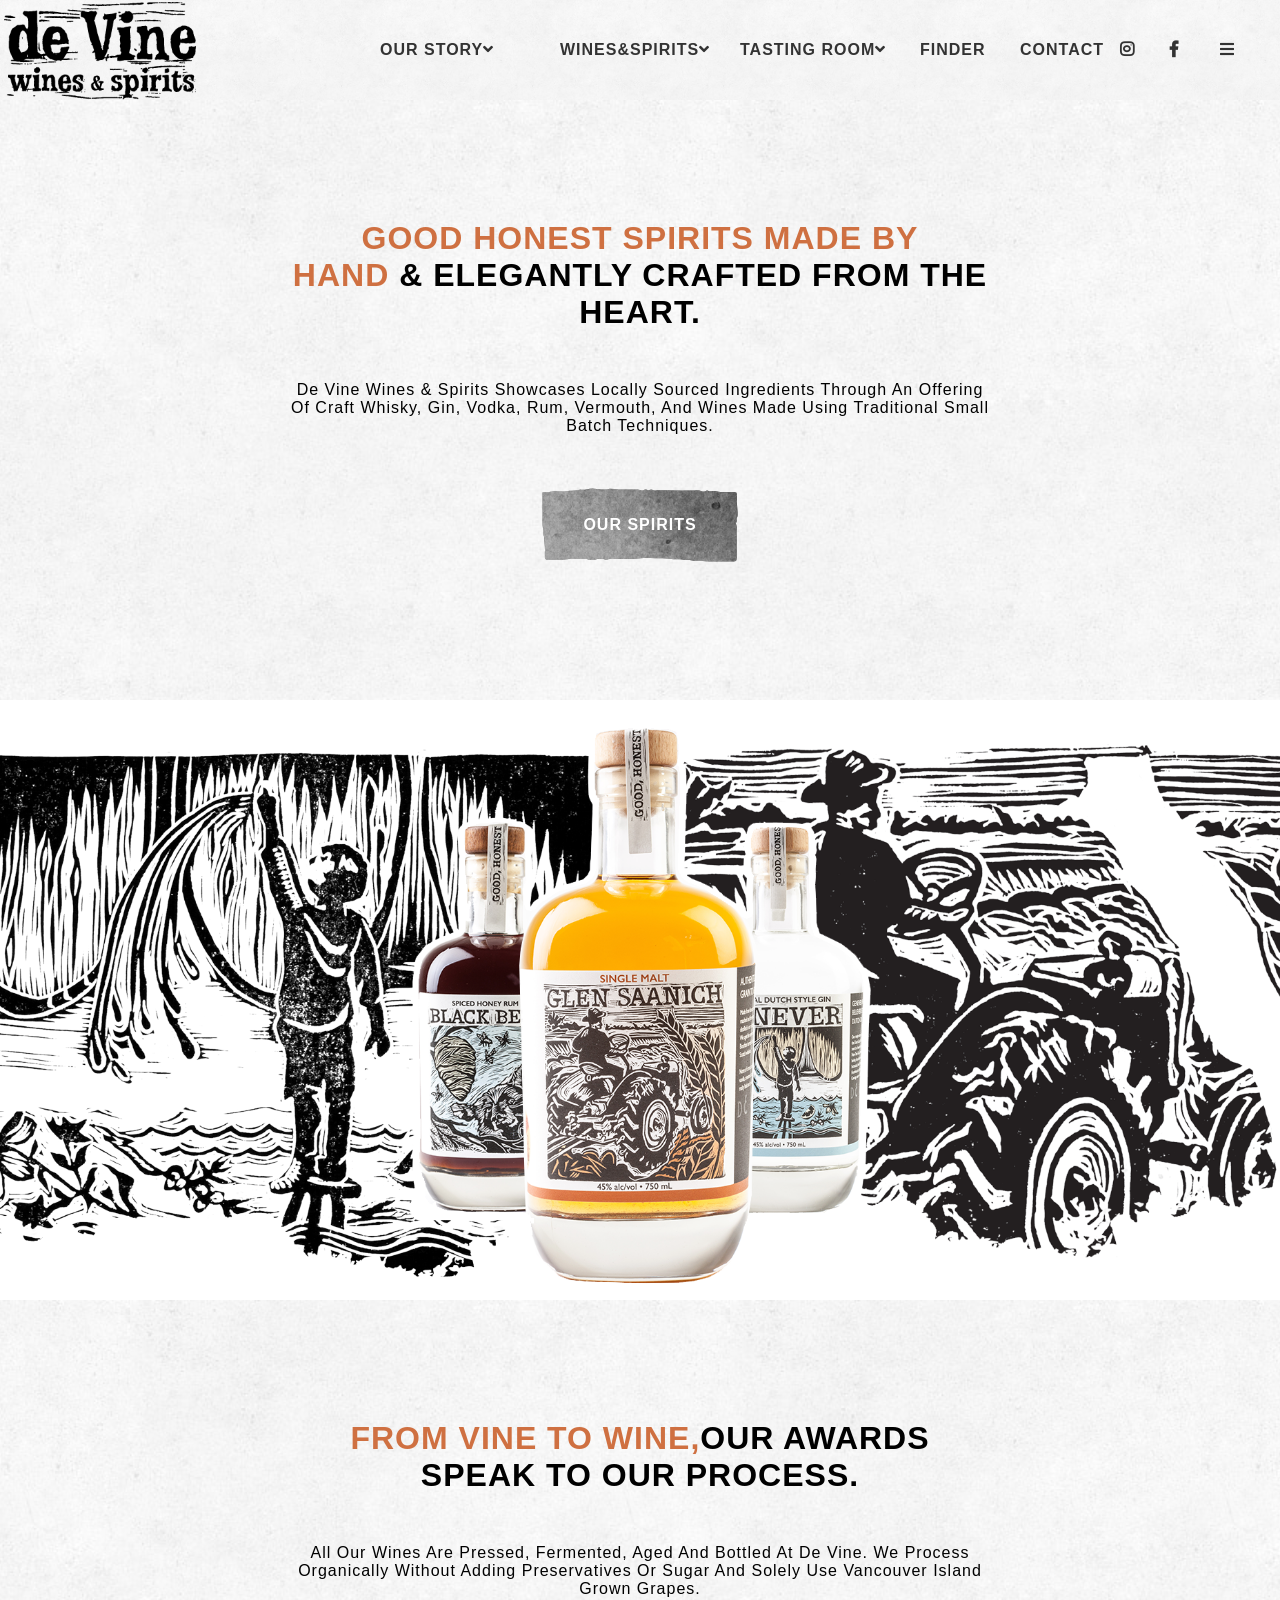
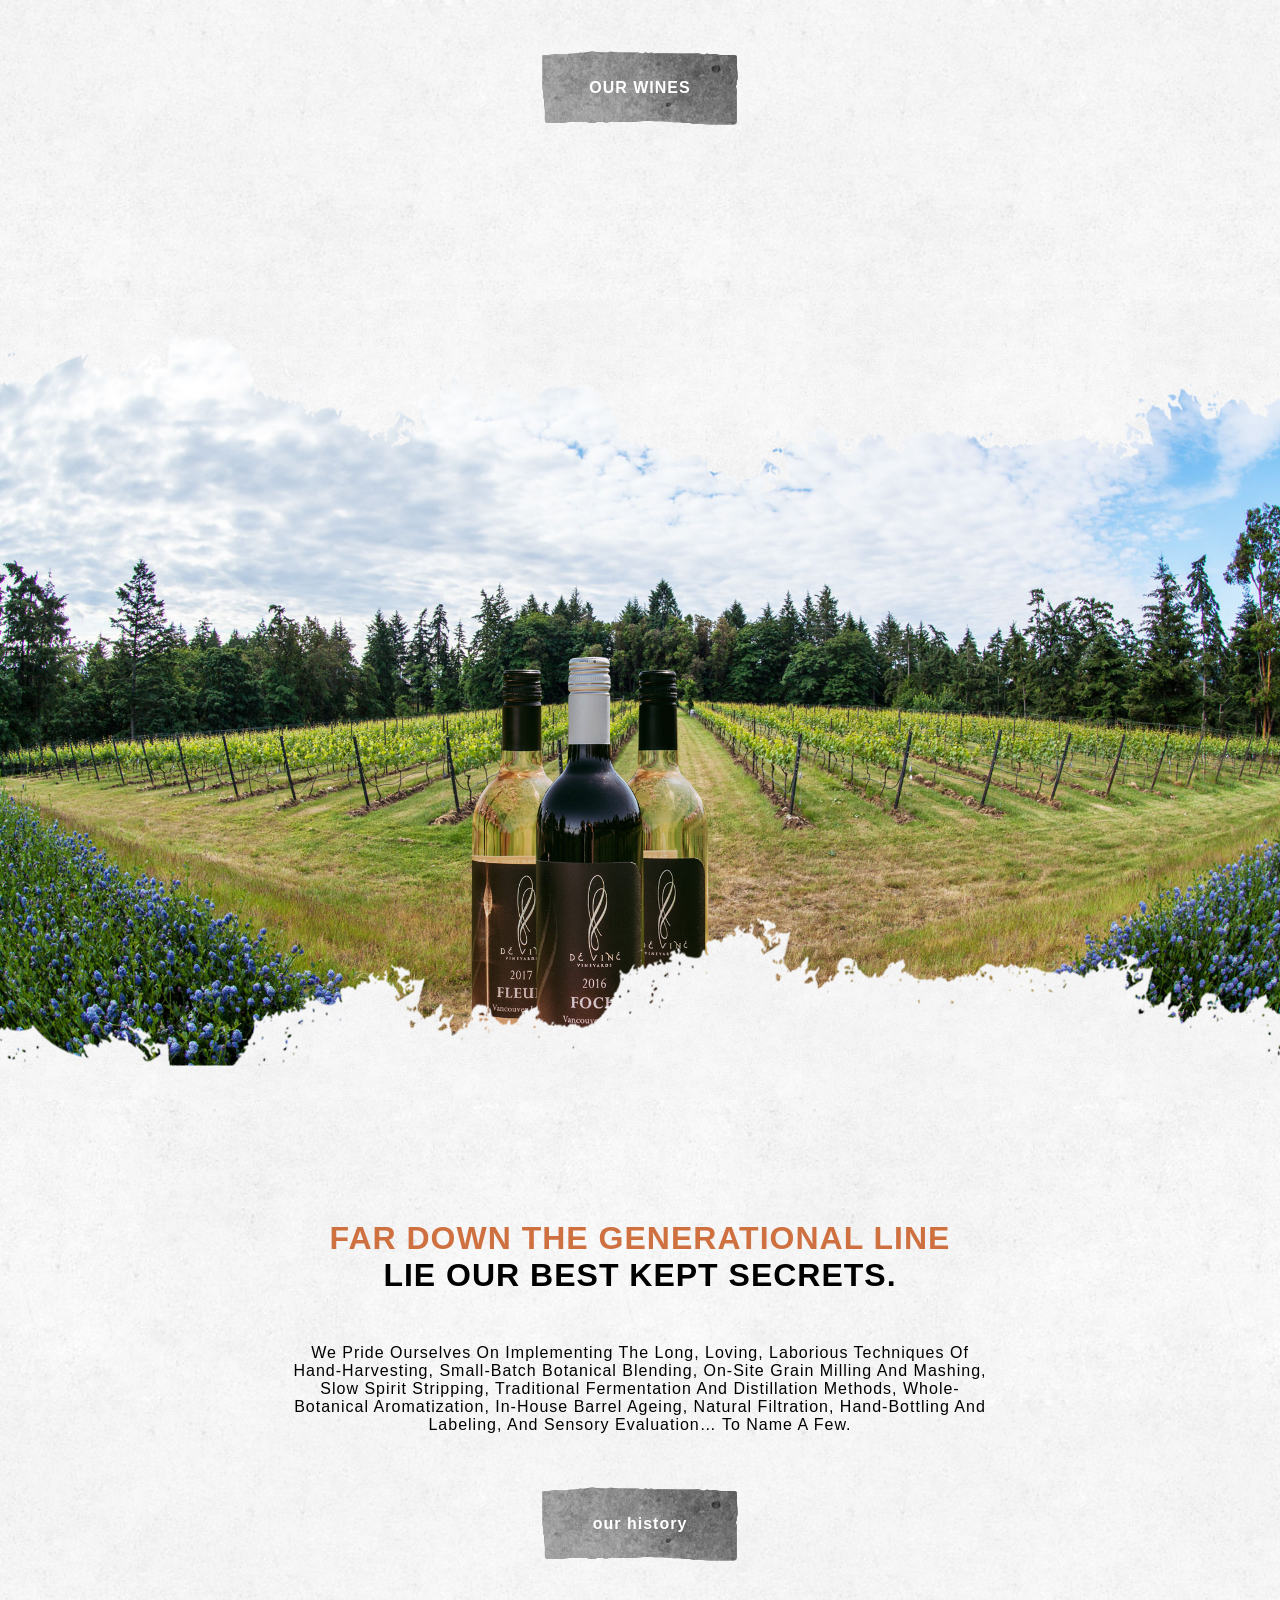
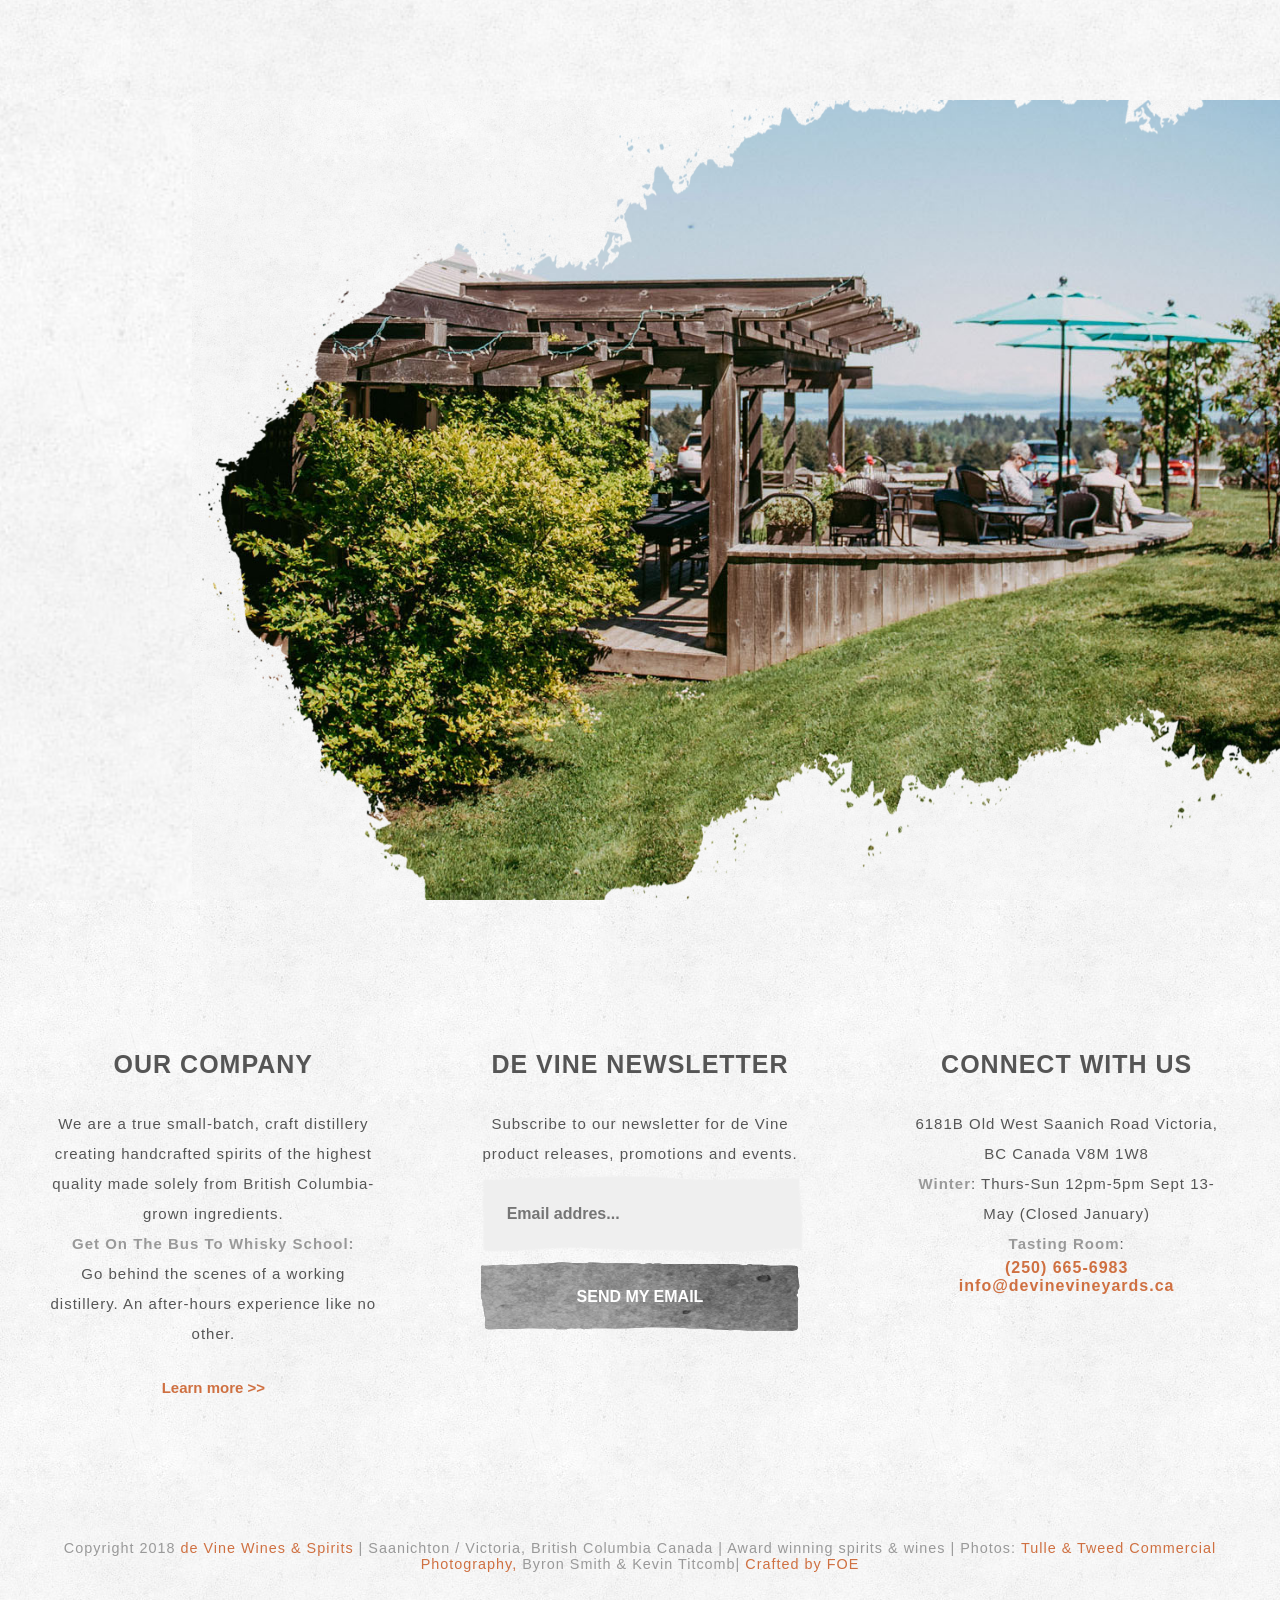
==== commit af2013d1: "topBtn deleted" ====
--- a/html/devine_main.html
+++ b/html/devine_main.html
@@ -18,7 +18,7 @@
 	<title>de Vine</title>
 </head>
 <body>
-<button type="button" class="topBtn"><i class="fas fa-angle-double-up"></i>TOP</button>
+<!-- <button type="button" class="topBtn"><i class="fas fa-angle-double-up"></i>TOP</button> -->
 	<div id="wrap">	
 		<header class="headBox">
 		<h1>
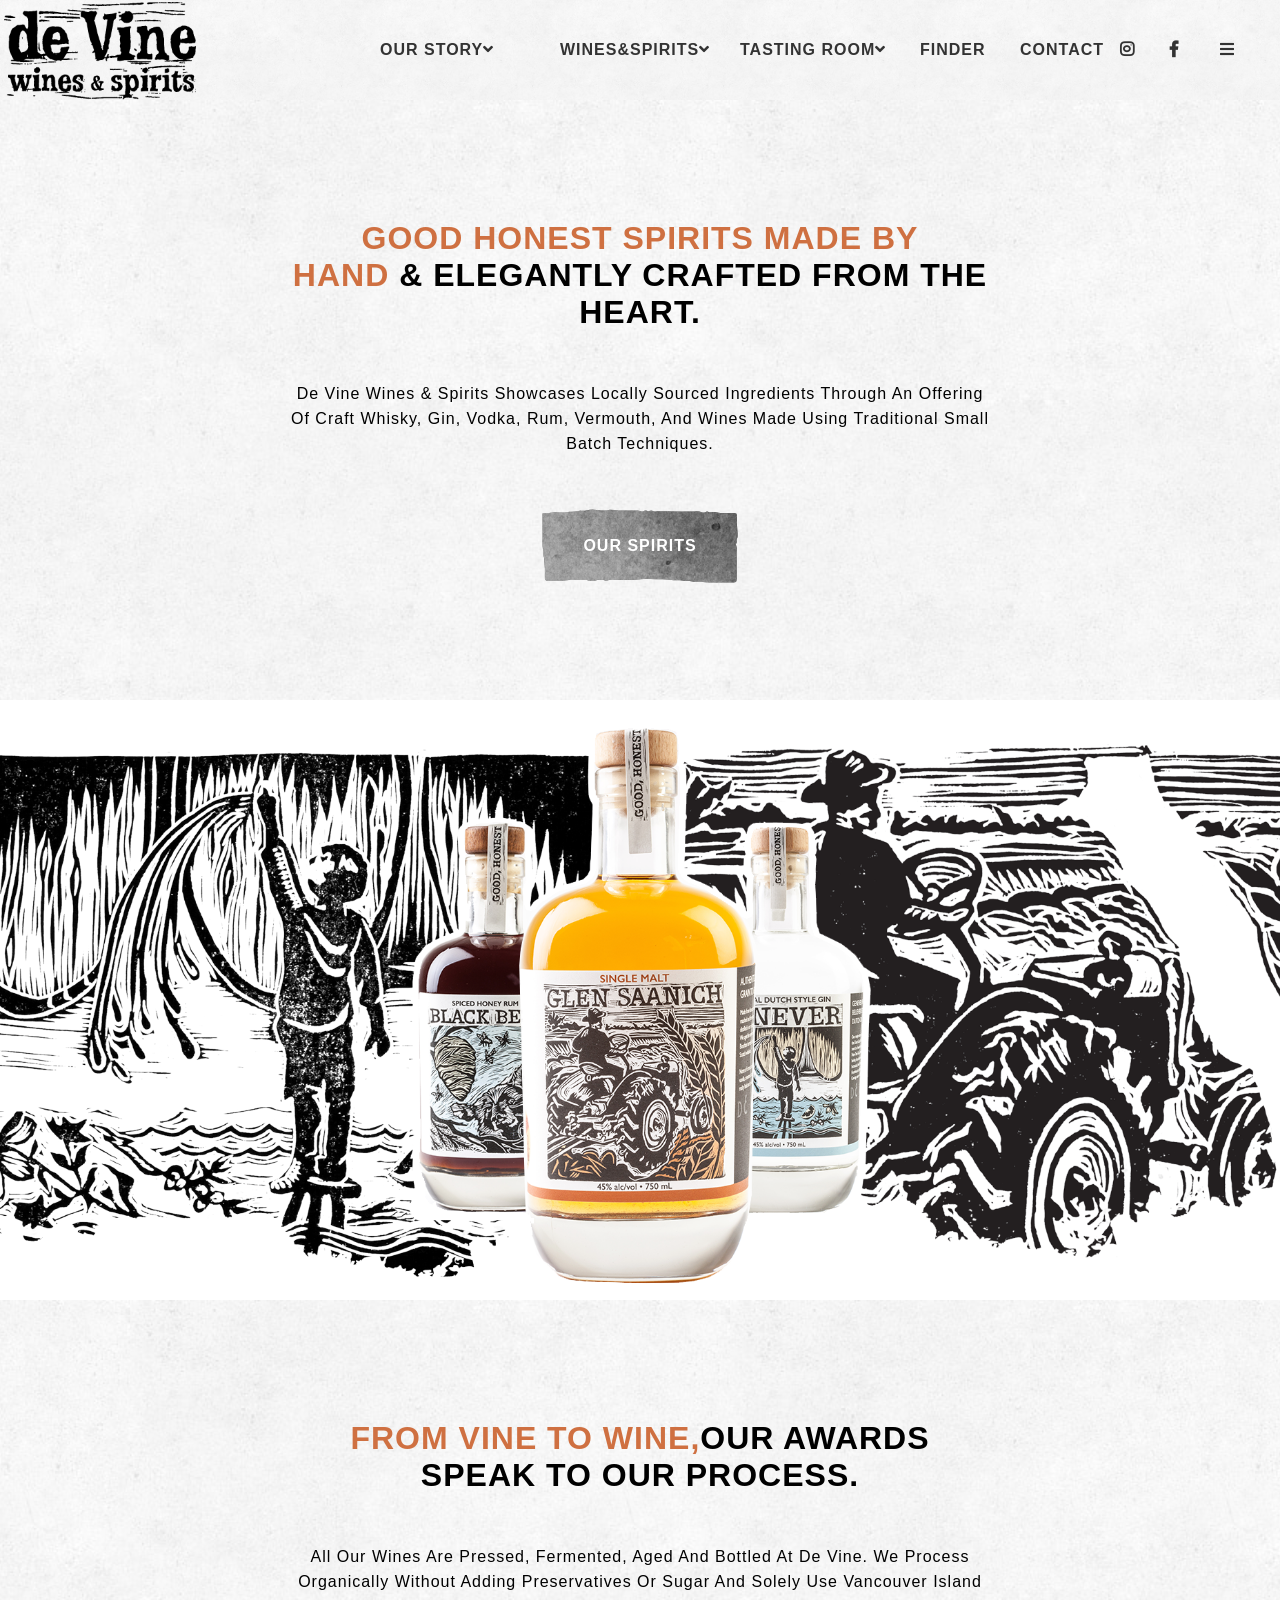
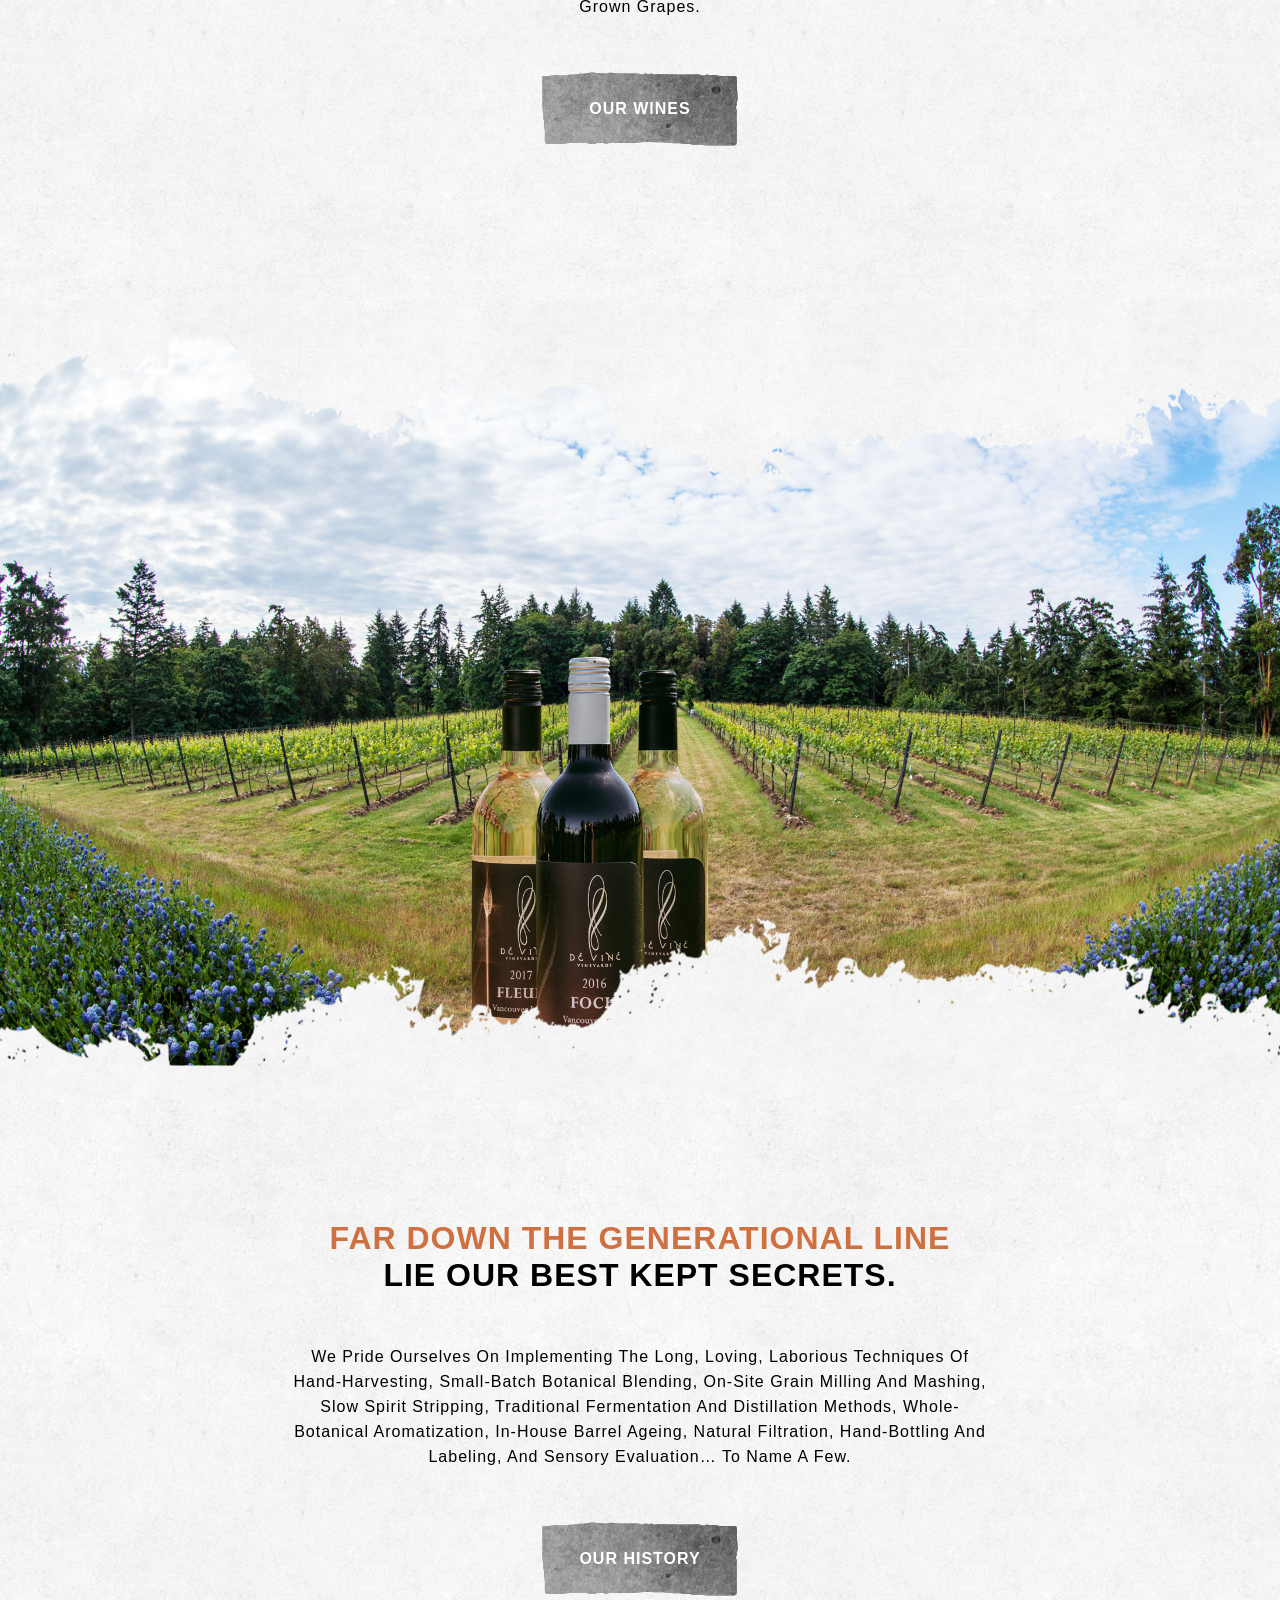
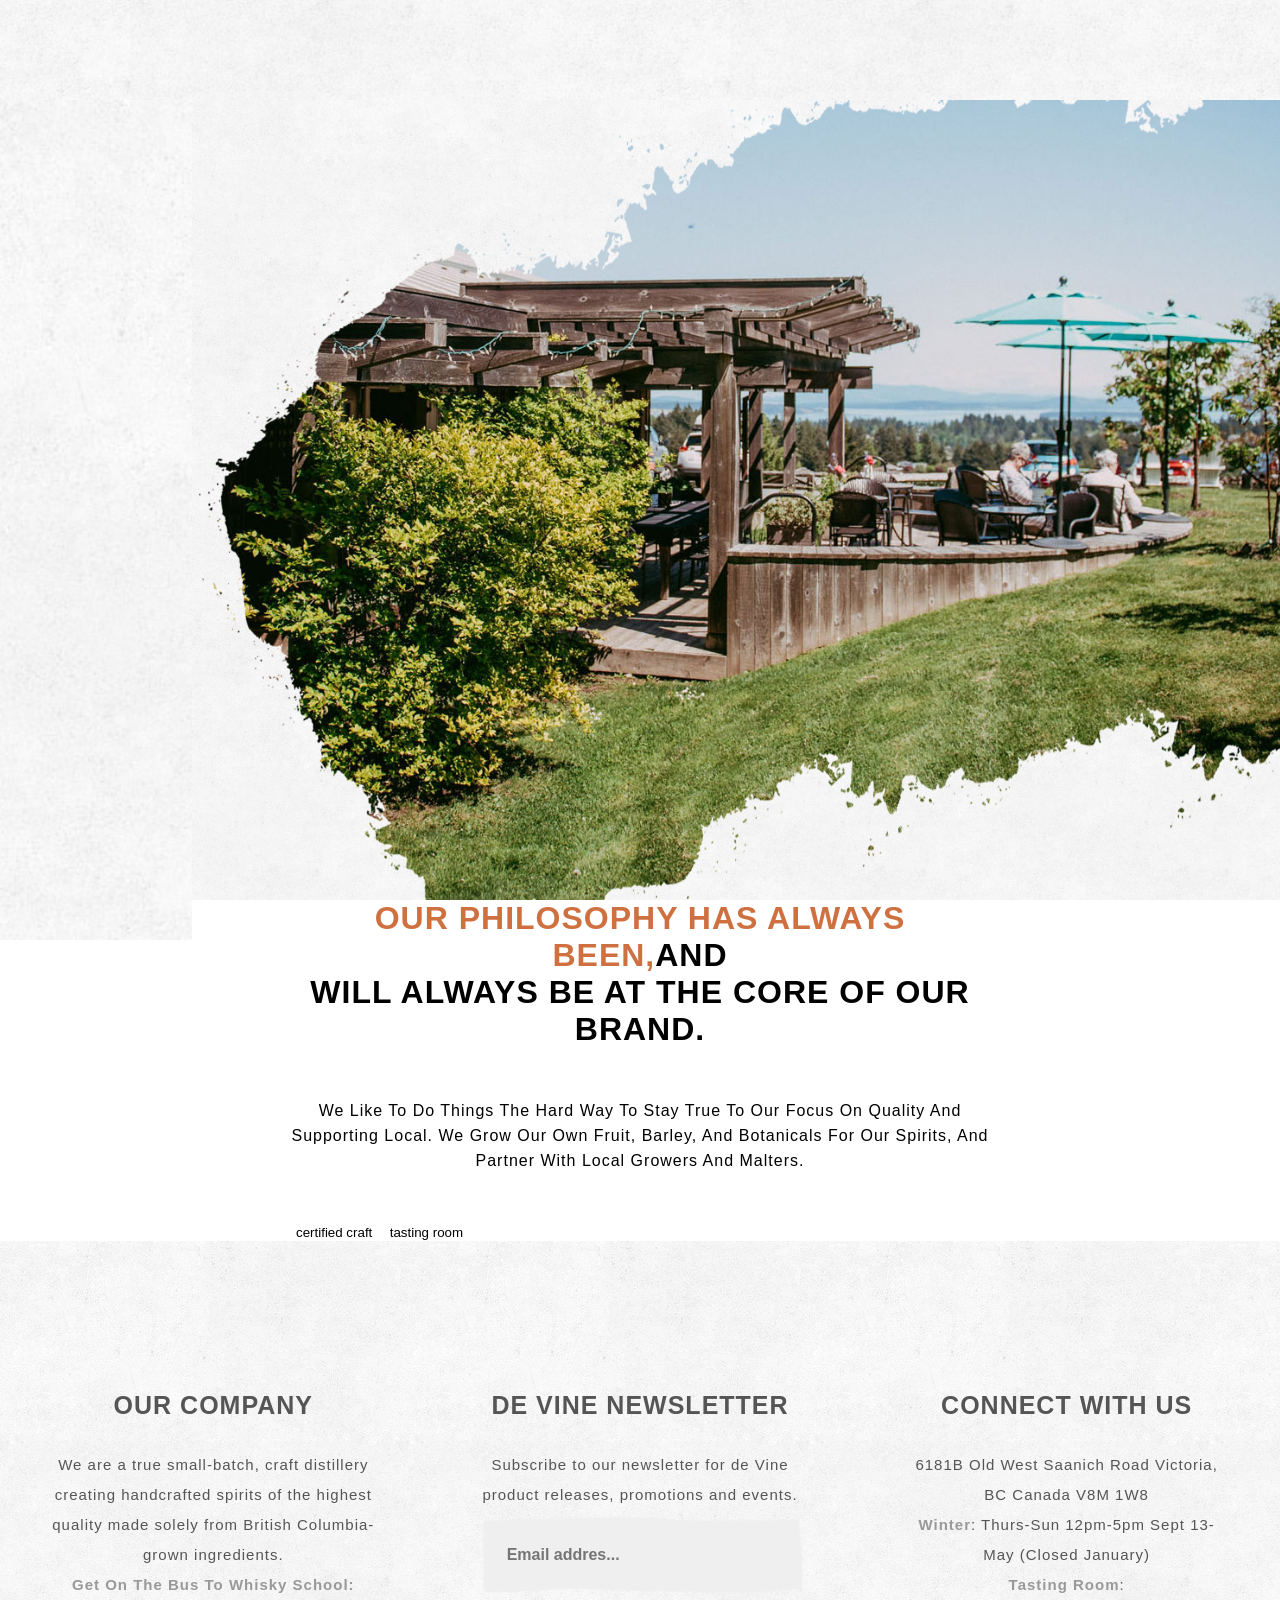
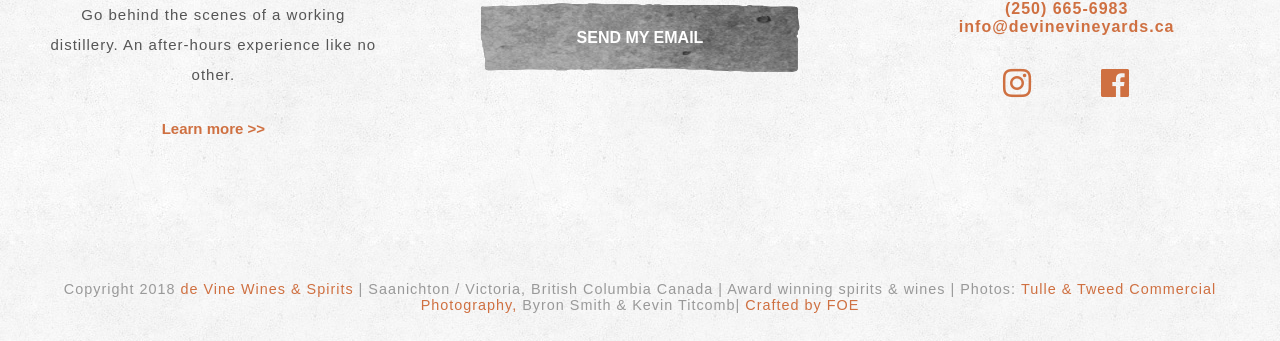
==== commit c67a77b3: "tastingbox" ====
--- a/html/devine_main.html
+++ b/html/devine_main.html
@@ -110,6 +110,11 @@
 </nav>
 		</header>
 		<section class="contentBox">
+			<ul class="bee">
+				<li></li>
+				<li></li>
+				<li></li>
+			</ul>
 			<div class="content">
 				<h2><span class="ora">GOOD HONEST SPIRITS MADE BY <br/>HAND</span> & ELEGANTLY CRAFTED FROM THE HEART.</h2>
 				<p>de Vine Wines & Spirits showcases locally sourced ingredients through an offering of craft whisky, gin, vodka, rum, vermouth, and wines made using traditional small batch techniques.</p>
@@ -131,14 +136,32 @@
 	</section>
 	
 	<section class="historyBox">
+		<div class="bee"></div>
 		<div class="content">
 				<h2><span class="ora">FAR DOWN THE GENERATIONAL LINE</span><br /> LIE OUR BEST KEPT SECRETS.</h2>
 				<p>We pride ourselves on implementing the long, loving, laborious techniques of hand-harvesting, small-batch botanical blending, on-site grain milling and mashing, slow spirit stripping, traditional fermentation and distillation methods, whole-botanical aromatization, in-house barrel ageing, natural filtration, hand-bottling and labeling, and sensory evaluation… to name a few.</p>
-			<button type="button">our history</button>
+			<button type="button" class="burnt">our history</button>
 	</section>
 
 	<section class="cafeBox">
 			<div class="cafe">
+			</div>
+	</section>
+
+	<section class="tastingBox">
+		<div class="bee"></div>
+		<div class="content">
+				<h2><span class="ora">OUR PHILOSOPHY HAS ALWAYS BEEN,</span>AND<br /> WILL ALWAYS BE AT THE CORE OF OUR BRAND.</h2>
+				<p>We like to do things the hard way to stay true to our focus on quality and supporting local. We grow our own fruit, barley, and botanicals for our spirits, and partner with local growers and malters.</p>
+			<div class="btns">
+			<button type="button">certified craft</button>
+			<button type="button">tasting room</button>
+			</div>
+	</section>
+
+		<section class="glassBox">
+			<div class="bee"></div>
+			<div class="glass">
 			</div>
 	</section>
 
@@ -165,7 +188,10 @@
 				<span>Winter</span>: Thurs-Sun 12pm-5pm Sept 13-May (Closed January)<br />
 				<span>Tasting Room</span>: <div class="or">(250) 665-6983 <br />
 				<a href="#">info@devinevineyards.ca</div></a></p>
-
+				<ul class="icon">
+					<li><a href="#"><i class="fab fa-instagram"></i></a></li>
+					<li><a href="#"><i class="fab fa-facebook"></i></a></li>
+				</ul>
 			</li>
 		</ul>
 			<div class="copyright">
--- a/css/src/main/devine_main_all.css
+++ b/css/src/main/devine_main_all.css
@@ -6,4 +6,6 @@
 @import url("../main/grapeBox.css");
 @import url("../main/historyBox.css");
 @import url("../main/cafeBox.css");
+@import url("../main/tastingBox.css");
+@import url("../main/glassBox.css");
 @import url("../common/footBox.css");
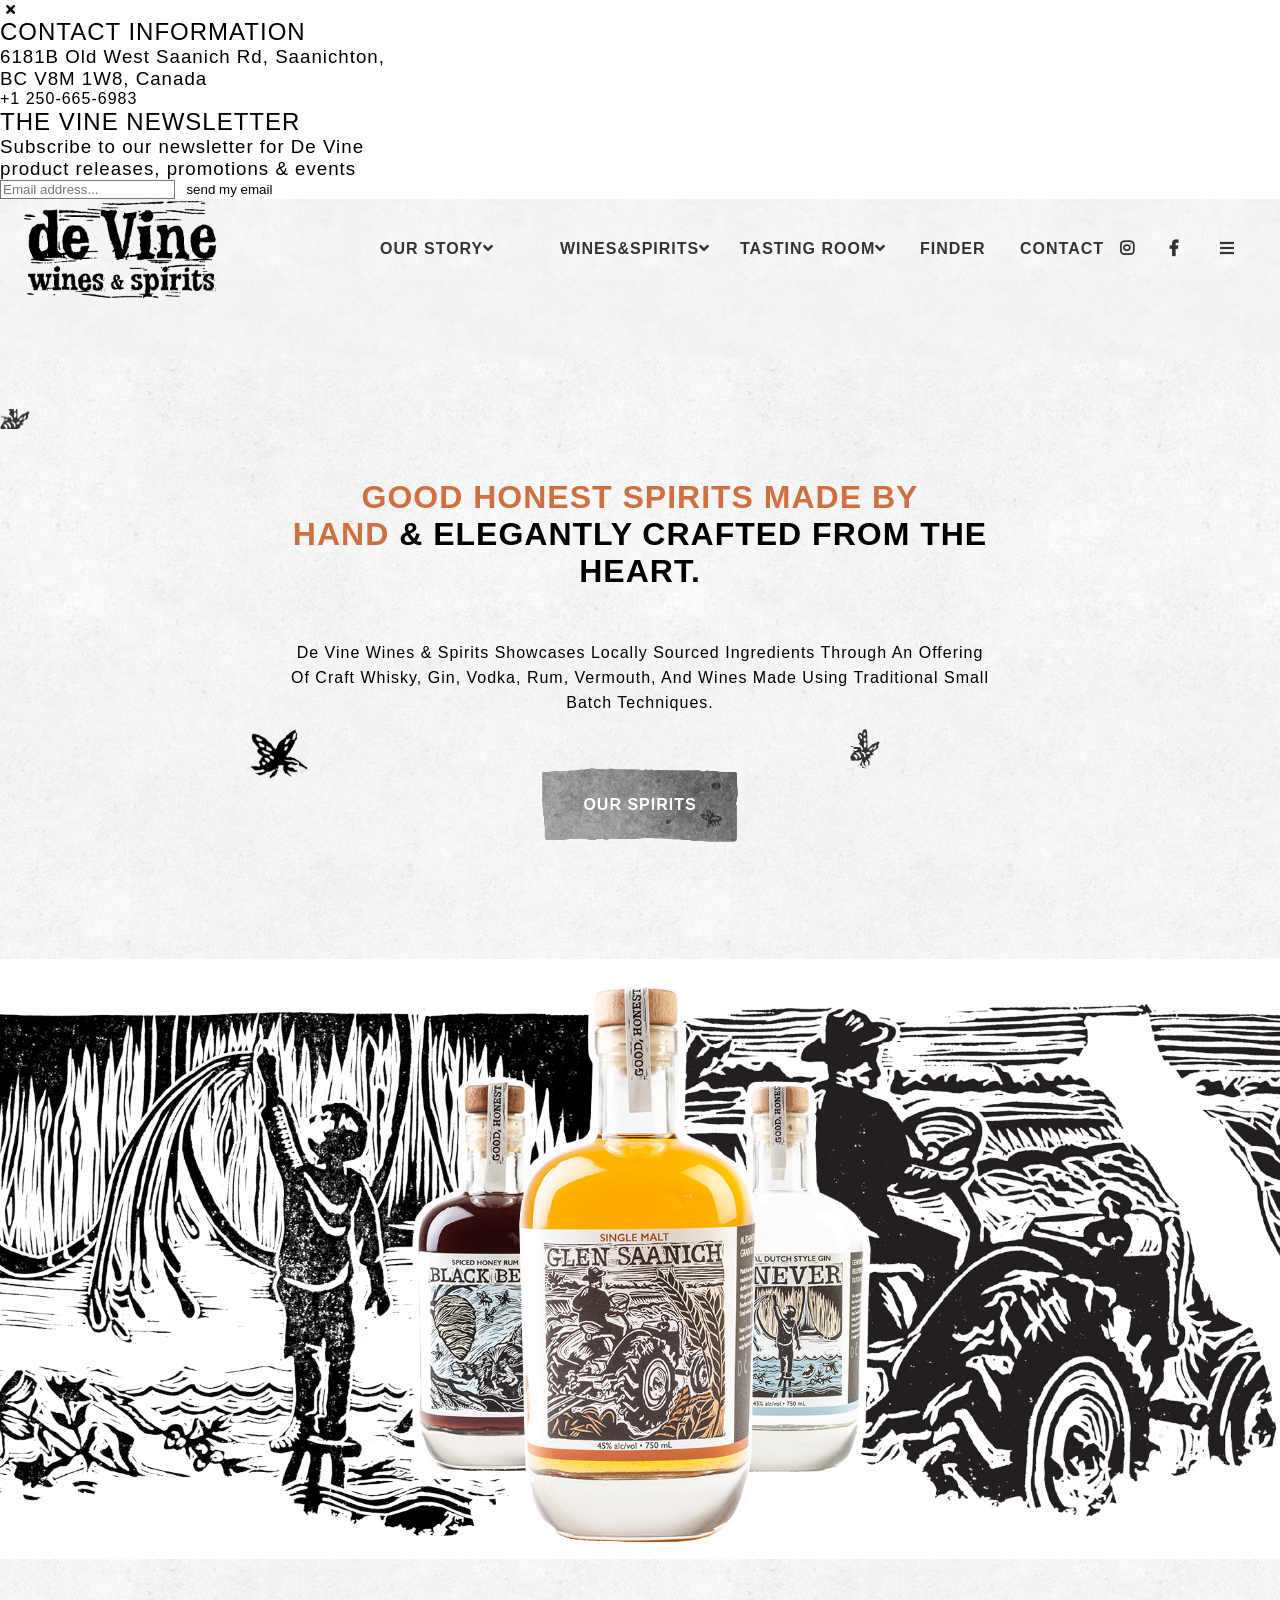
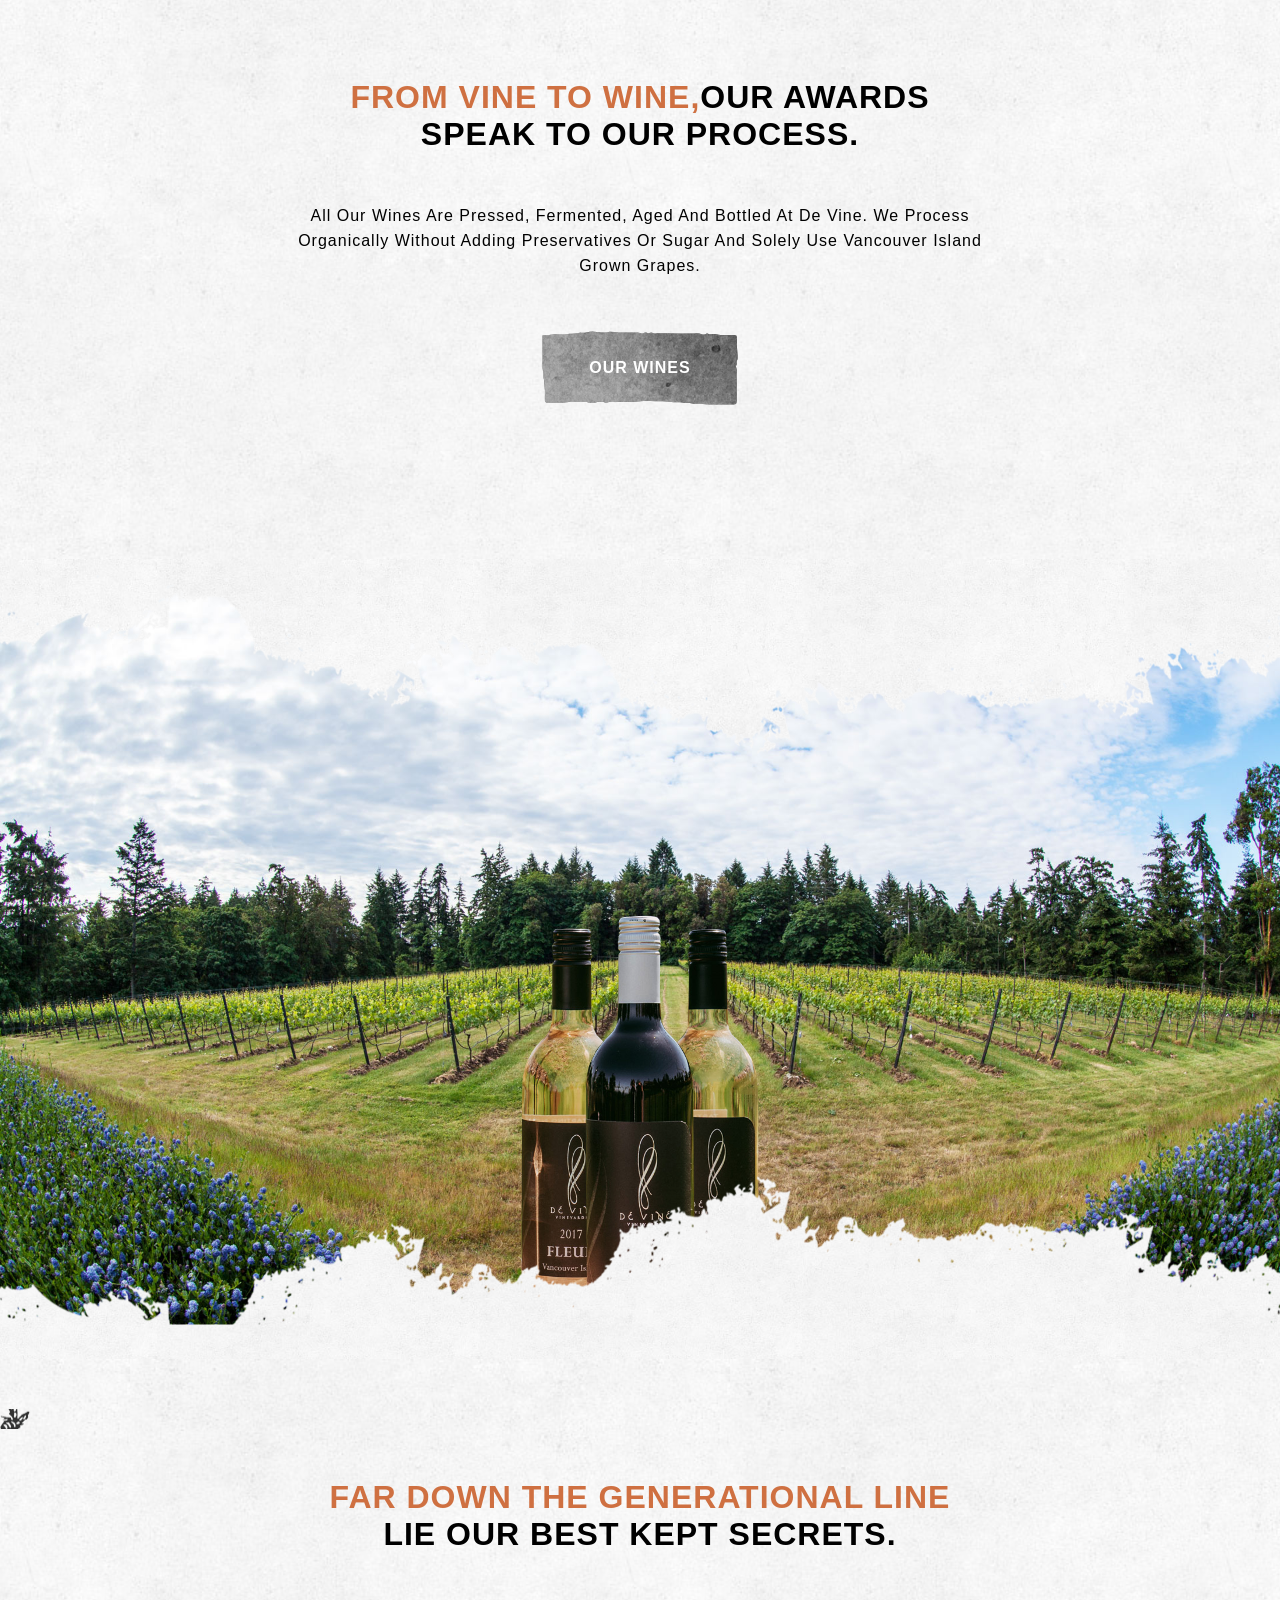
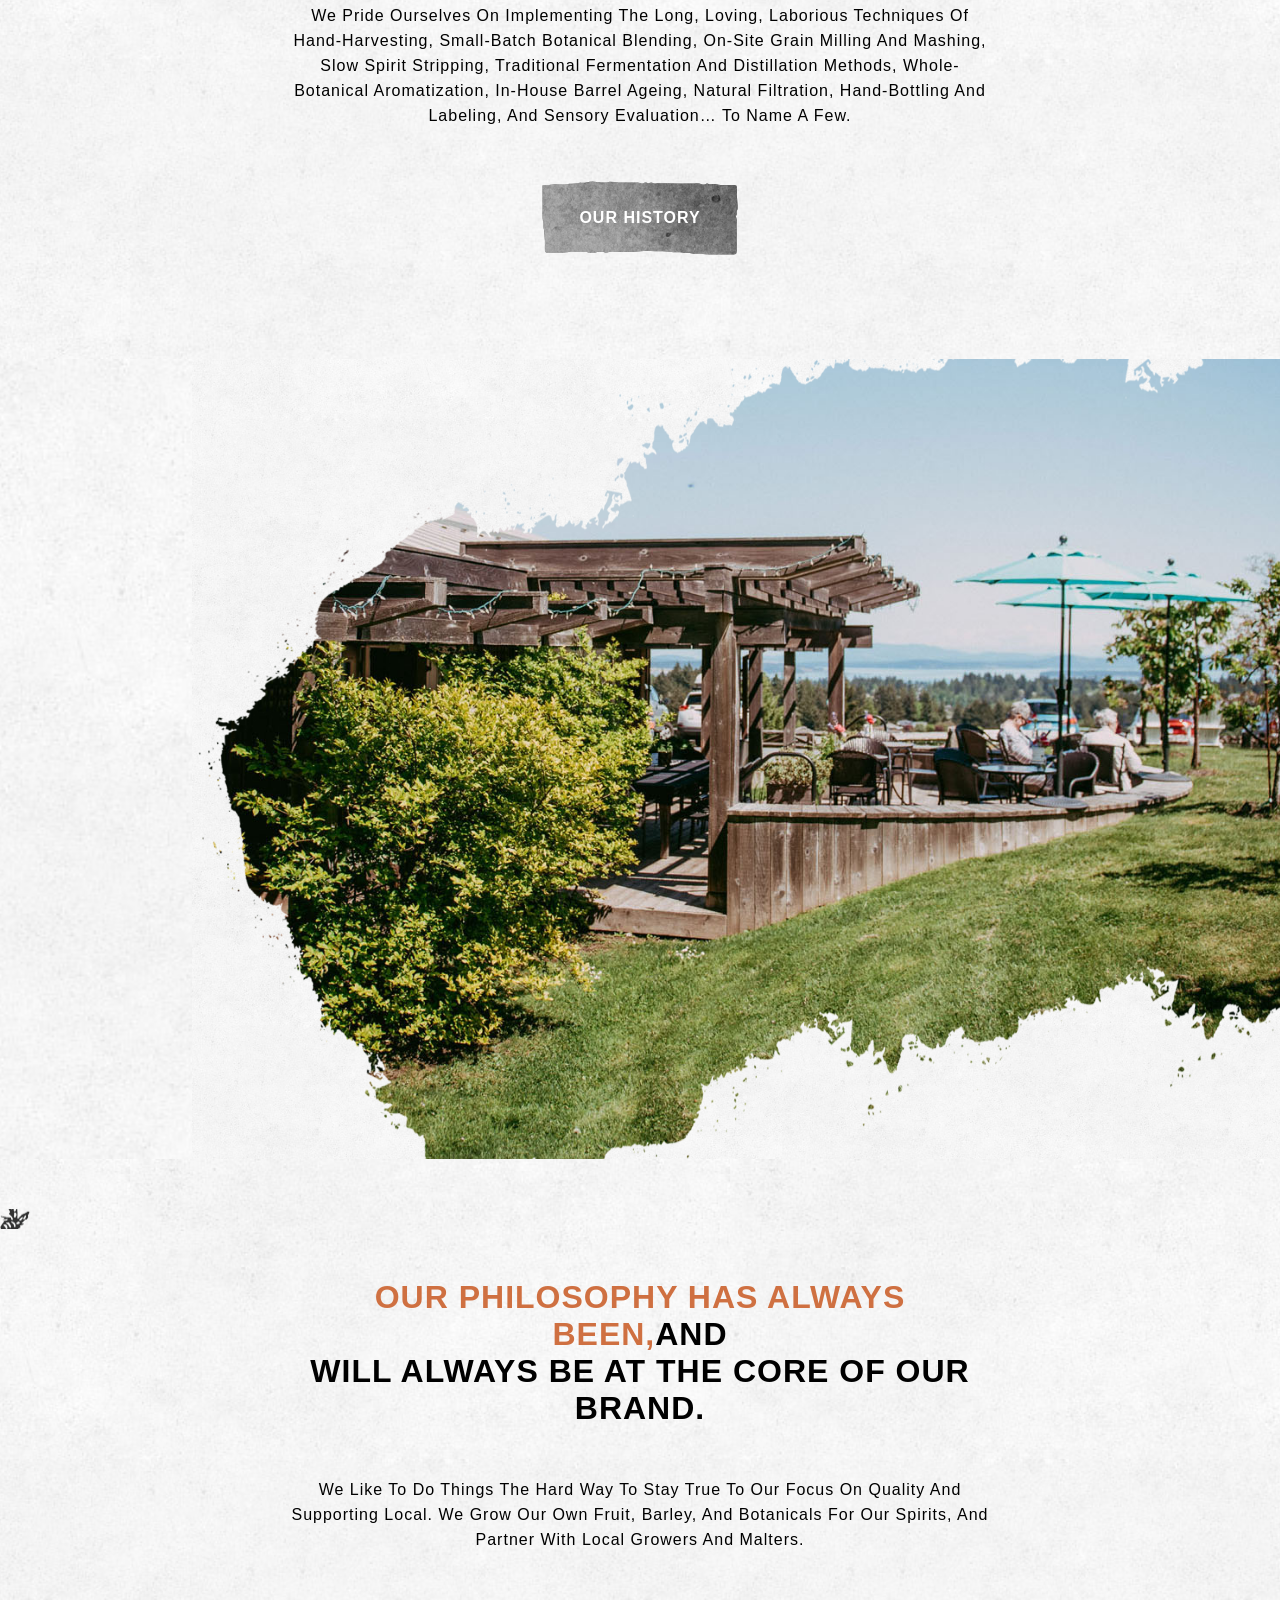
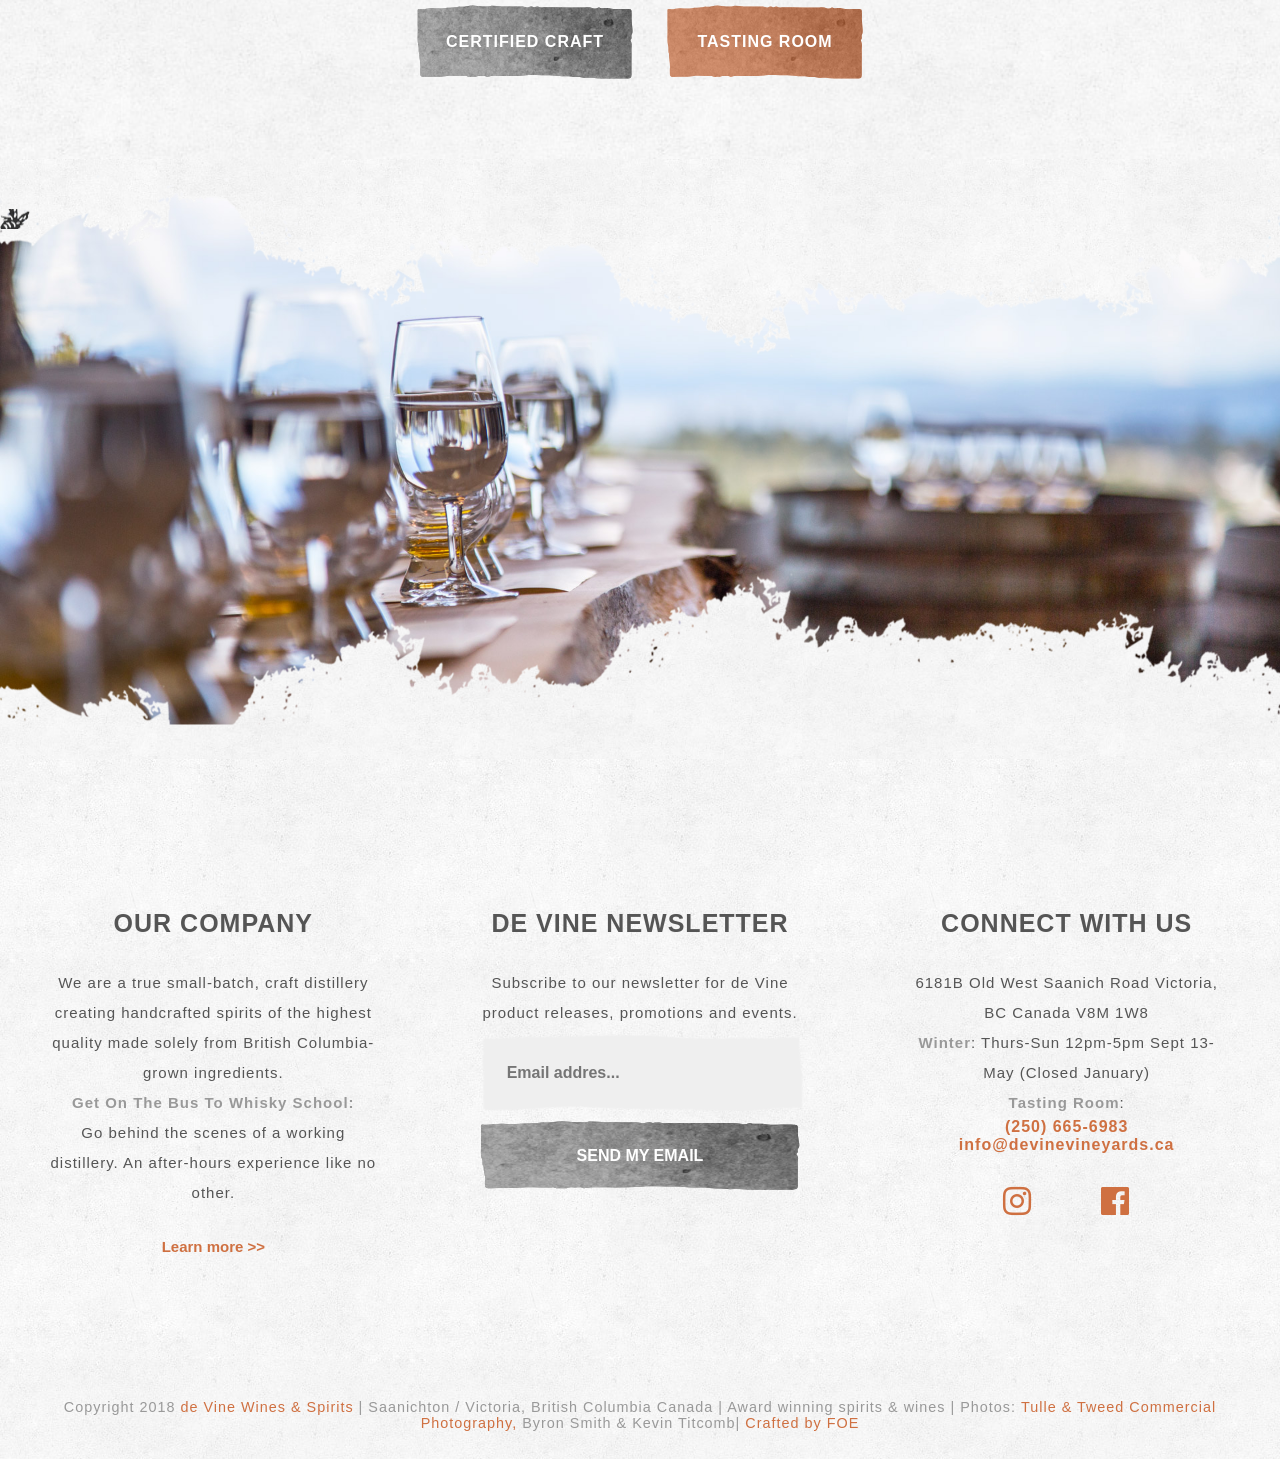
==== commit 5ab86914: "form" ====
--- a/html/devine_main.html
+++ b/html/devine_main.html
@@ -20,6 +20,22 @@
 <body>
 <!-- <button type="button" class="topBtn"><i class="fas fa-angle-double-up"></i>TOP</button> -->
 	<div id="wrap">	
+		<div class="modal">
+			<button type="button" class="close"><i class="fas fa-times"></i></button>
+			<div class="contactInfo">
+			<h2>CONTACT INFORMATION</h2>
+			<h3>6181B Old West Saanich Rd, Saanichton,<br/>
+			BC V8M 1W8, Canada</h3>
+			<h4>+1 250-665-6983</h4>
+			</div>
+			<div class="subscribe">
+			<h2>THE VINE NEWSLETTER</h2>
+			<h3>Subscribe to our newsletter for De Vine<br/>
+			product releases, promotions & events</h3>
+			<input type="text" placeholder="Email address...">
+			<button type="send">send my email</button>
+			</div>
+		</div>
 		<header class="headBox">
 		<h1>
 	<a href="#">
--- a/css/src/main/devine_main_all.css
+++ b/css/src/main/devine_main_all.css
@@ -1,4 +1,5 @@
 @import url("../common/headBox.css");
+@import url("../main/modal.css");
 @import url("../main/wrap.css");
 @import url("../main/contentBox.css");
 @import url("../main/wineBox.css");
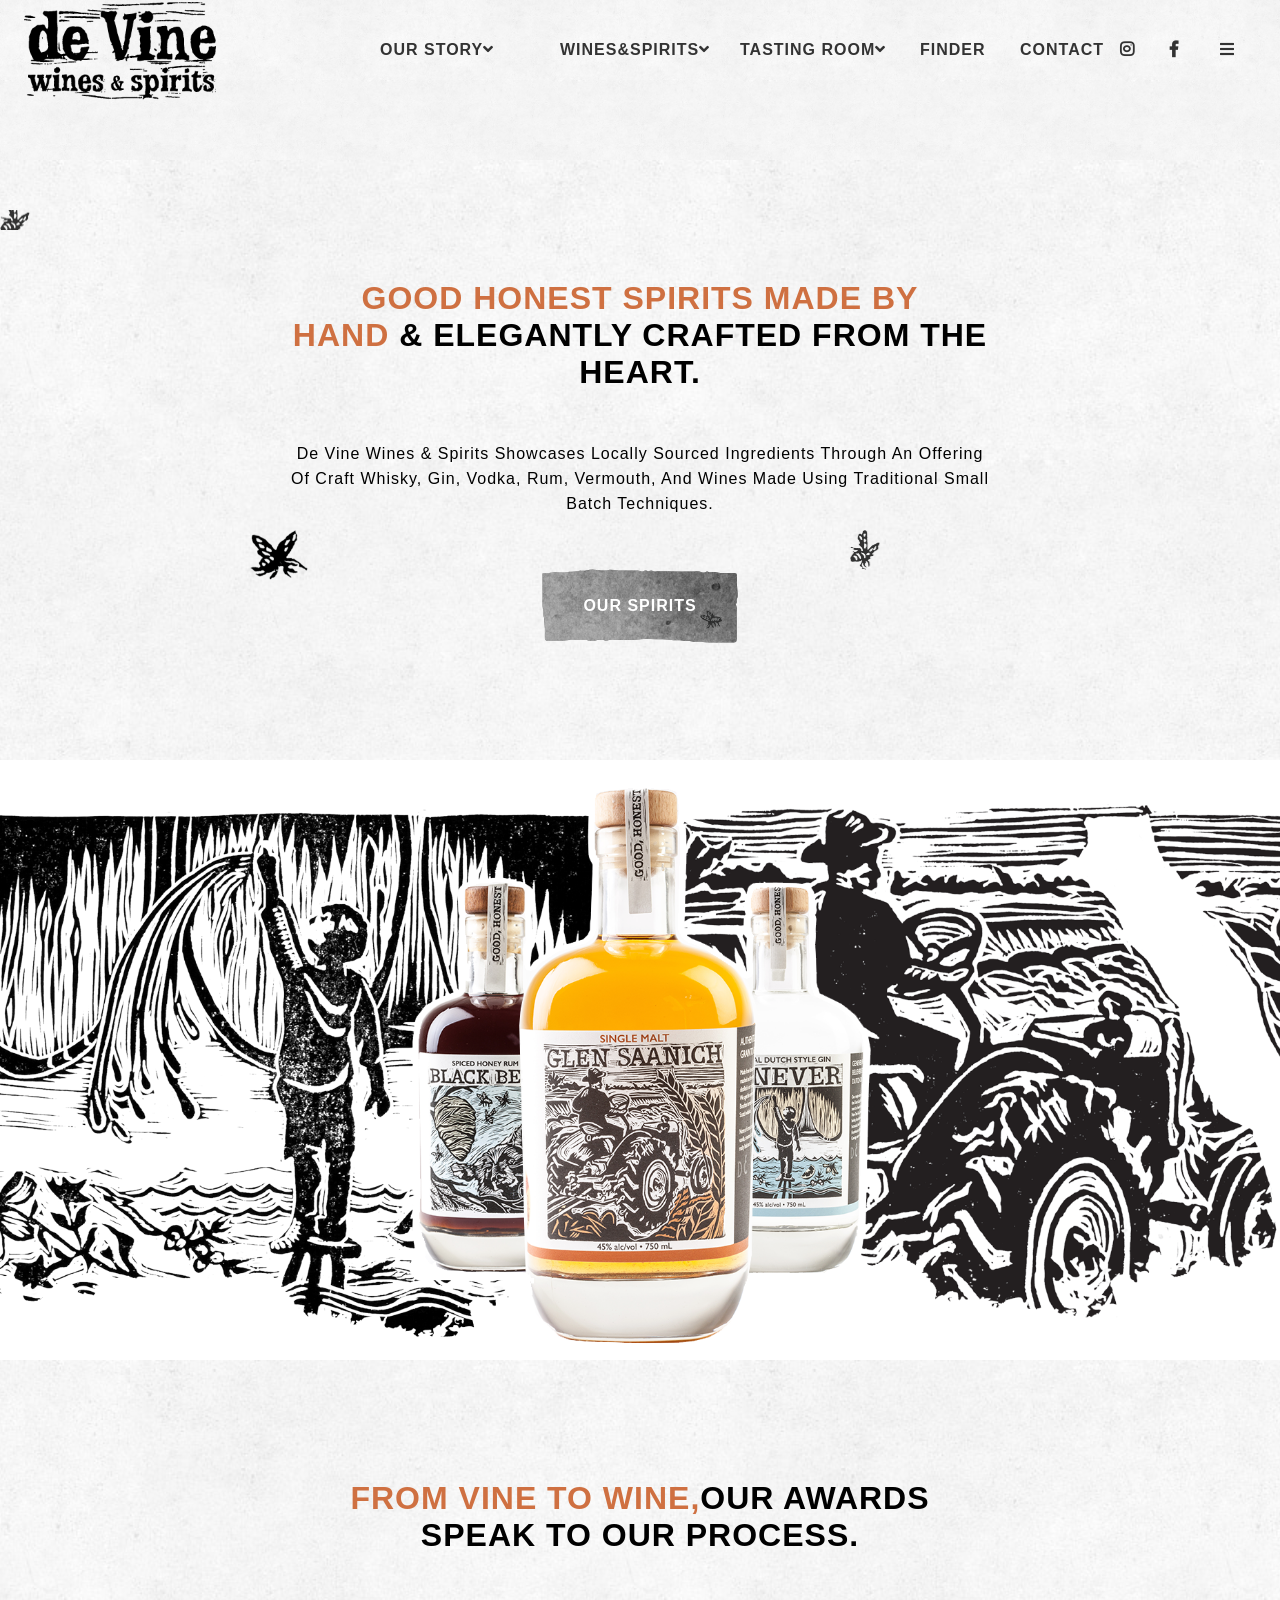
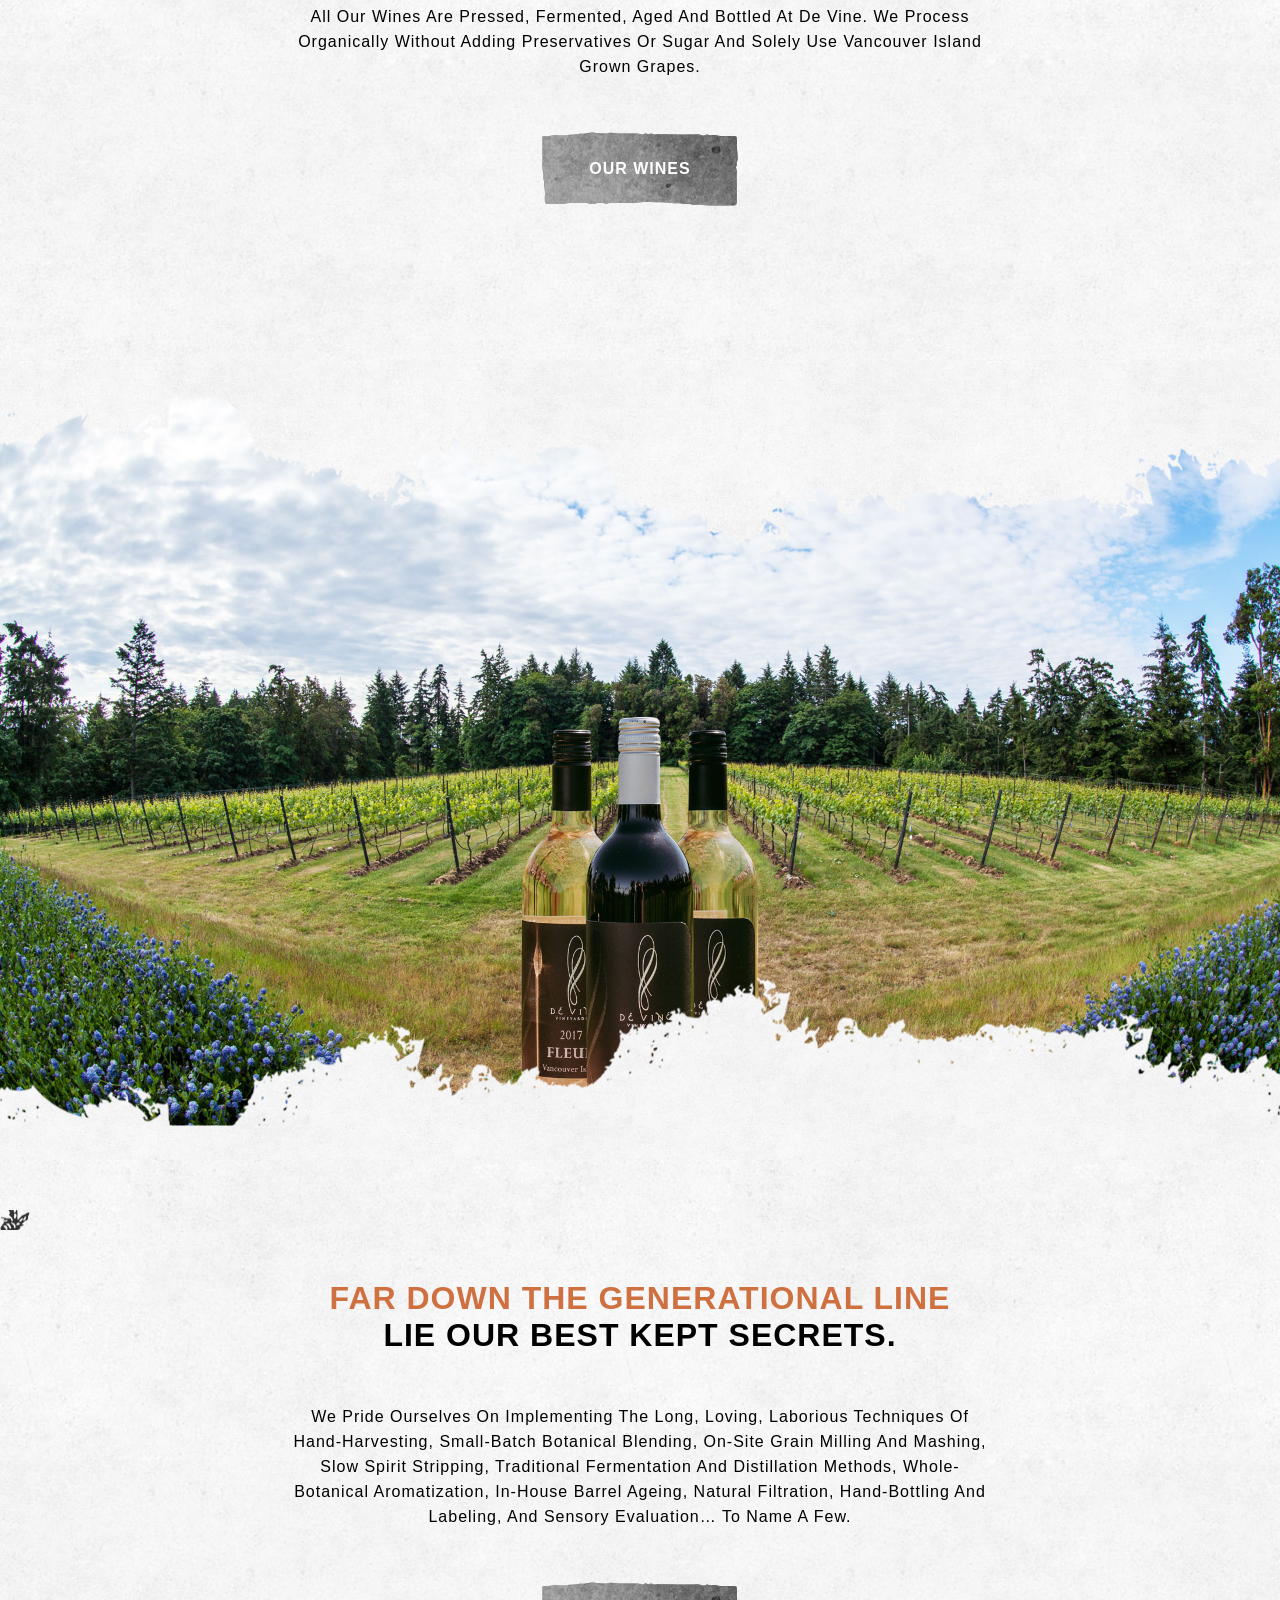
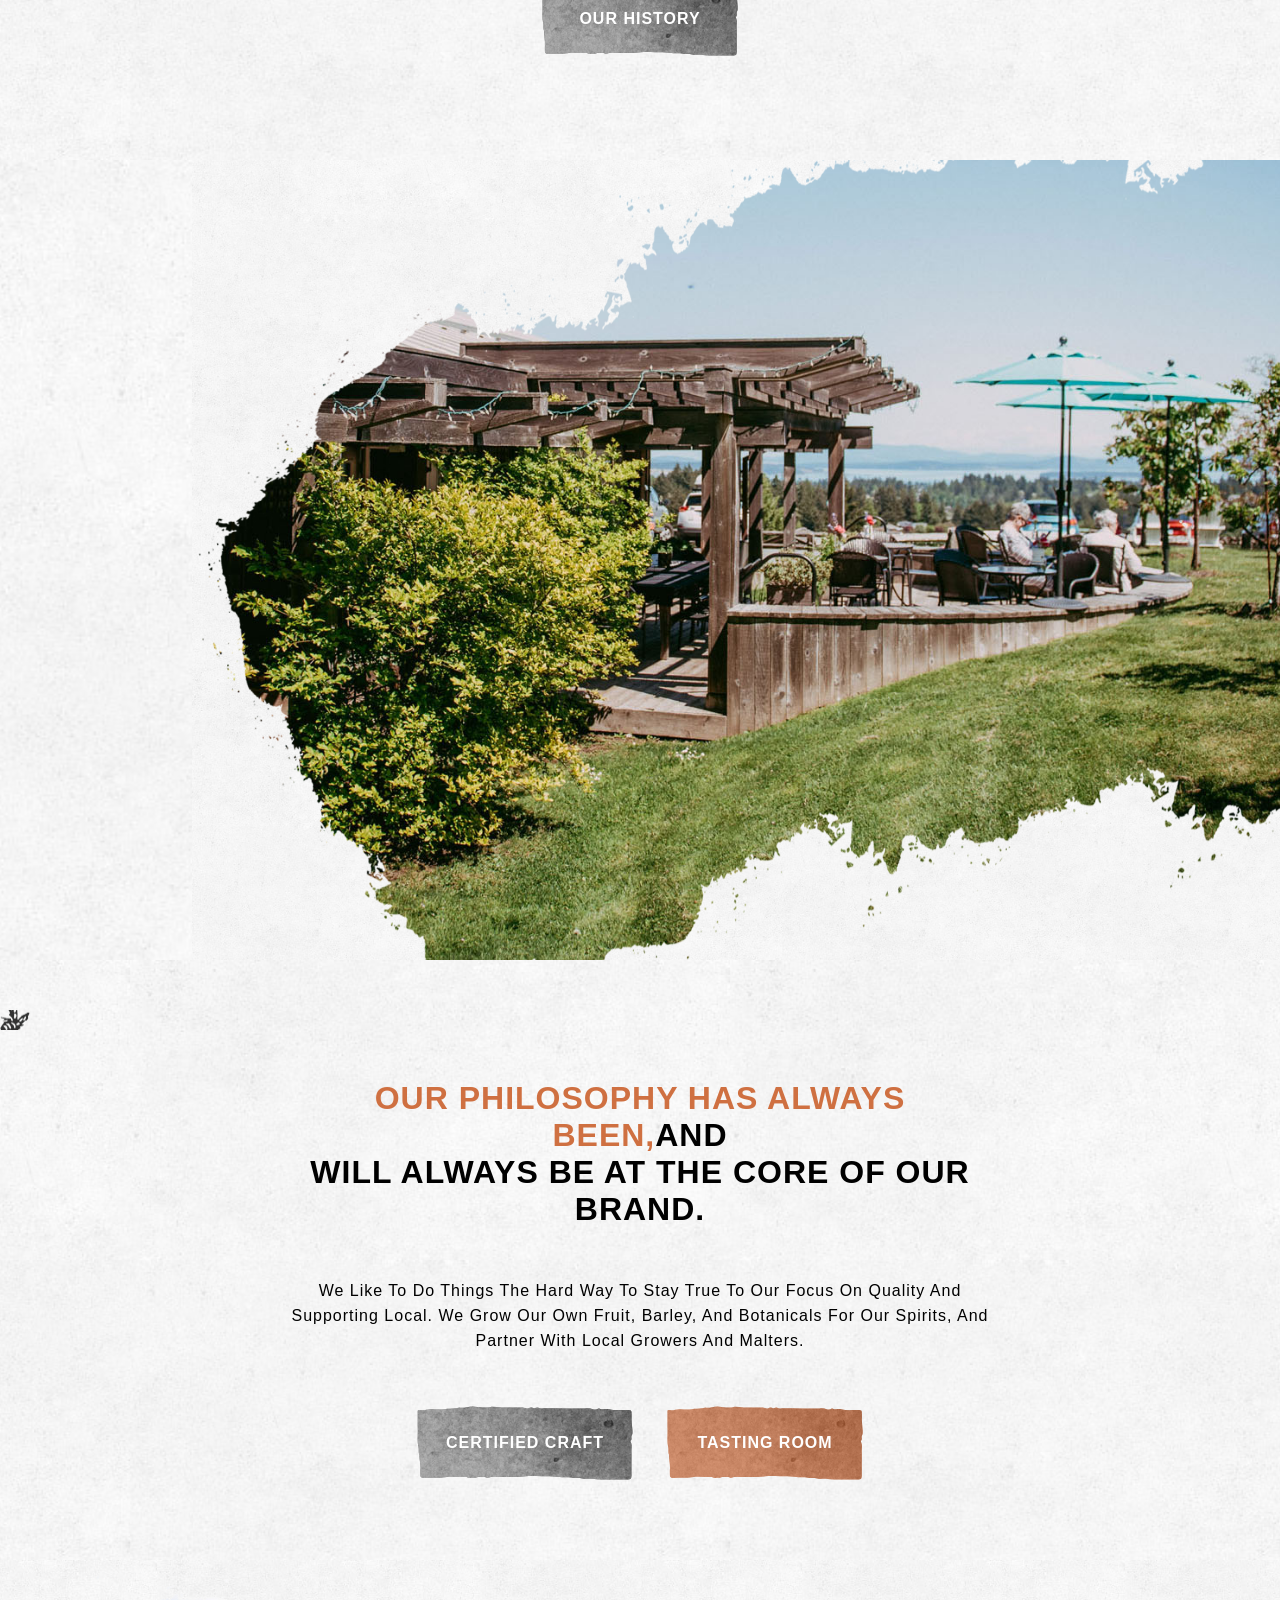
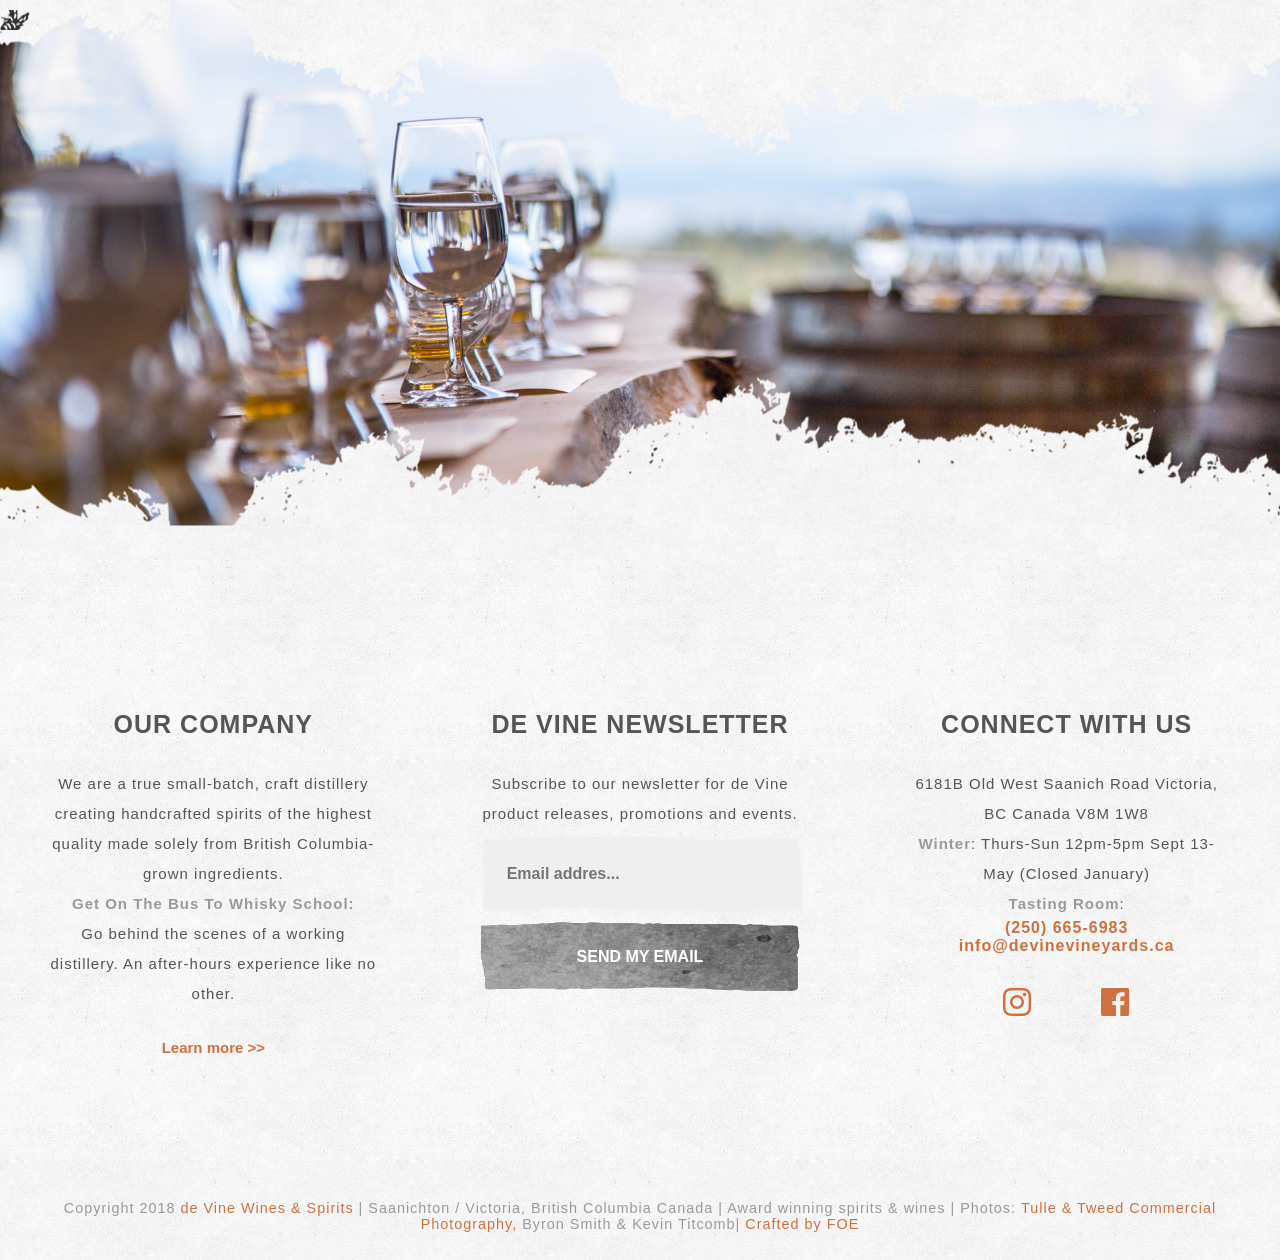
==== commit 412e119f: "u" ====
--- a/html/devine_main.html
+++ b/html/devine_main.html
@@ -116,7 +116,7 @@
 			<span class="hidden">facebook</span>
 			</a>
 		</li>
-		<li>
+		<li class="modalBtn">
 			<a href="#">
 				<i class="fas fa-bars"></i>
 				<span class="hidden">newsletter</span>
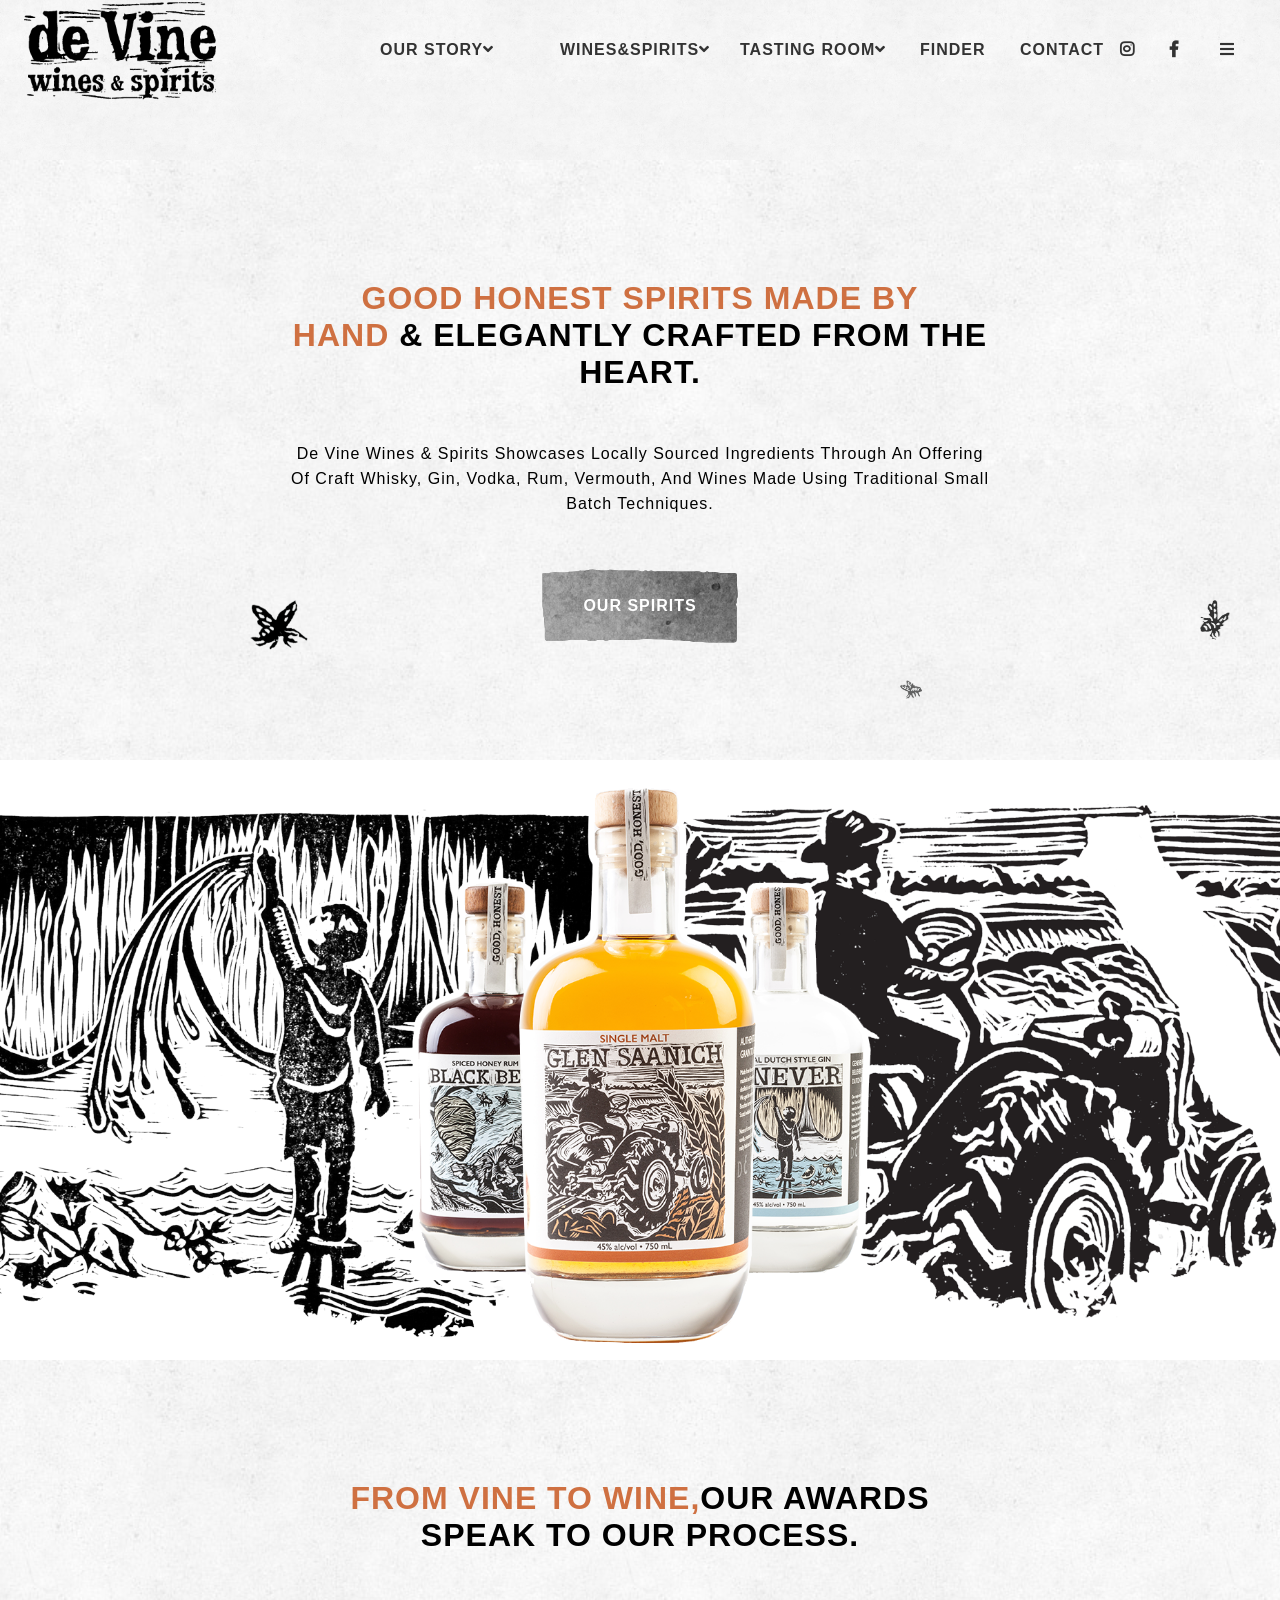
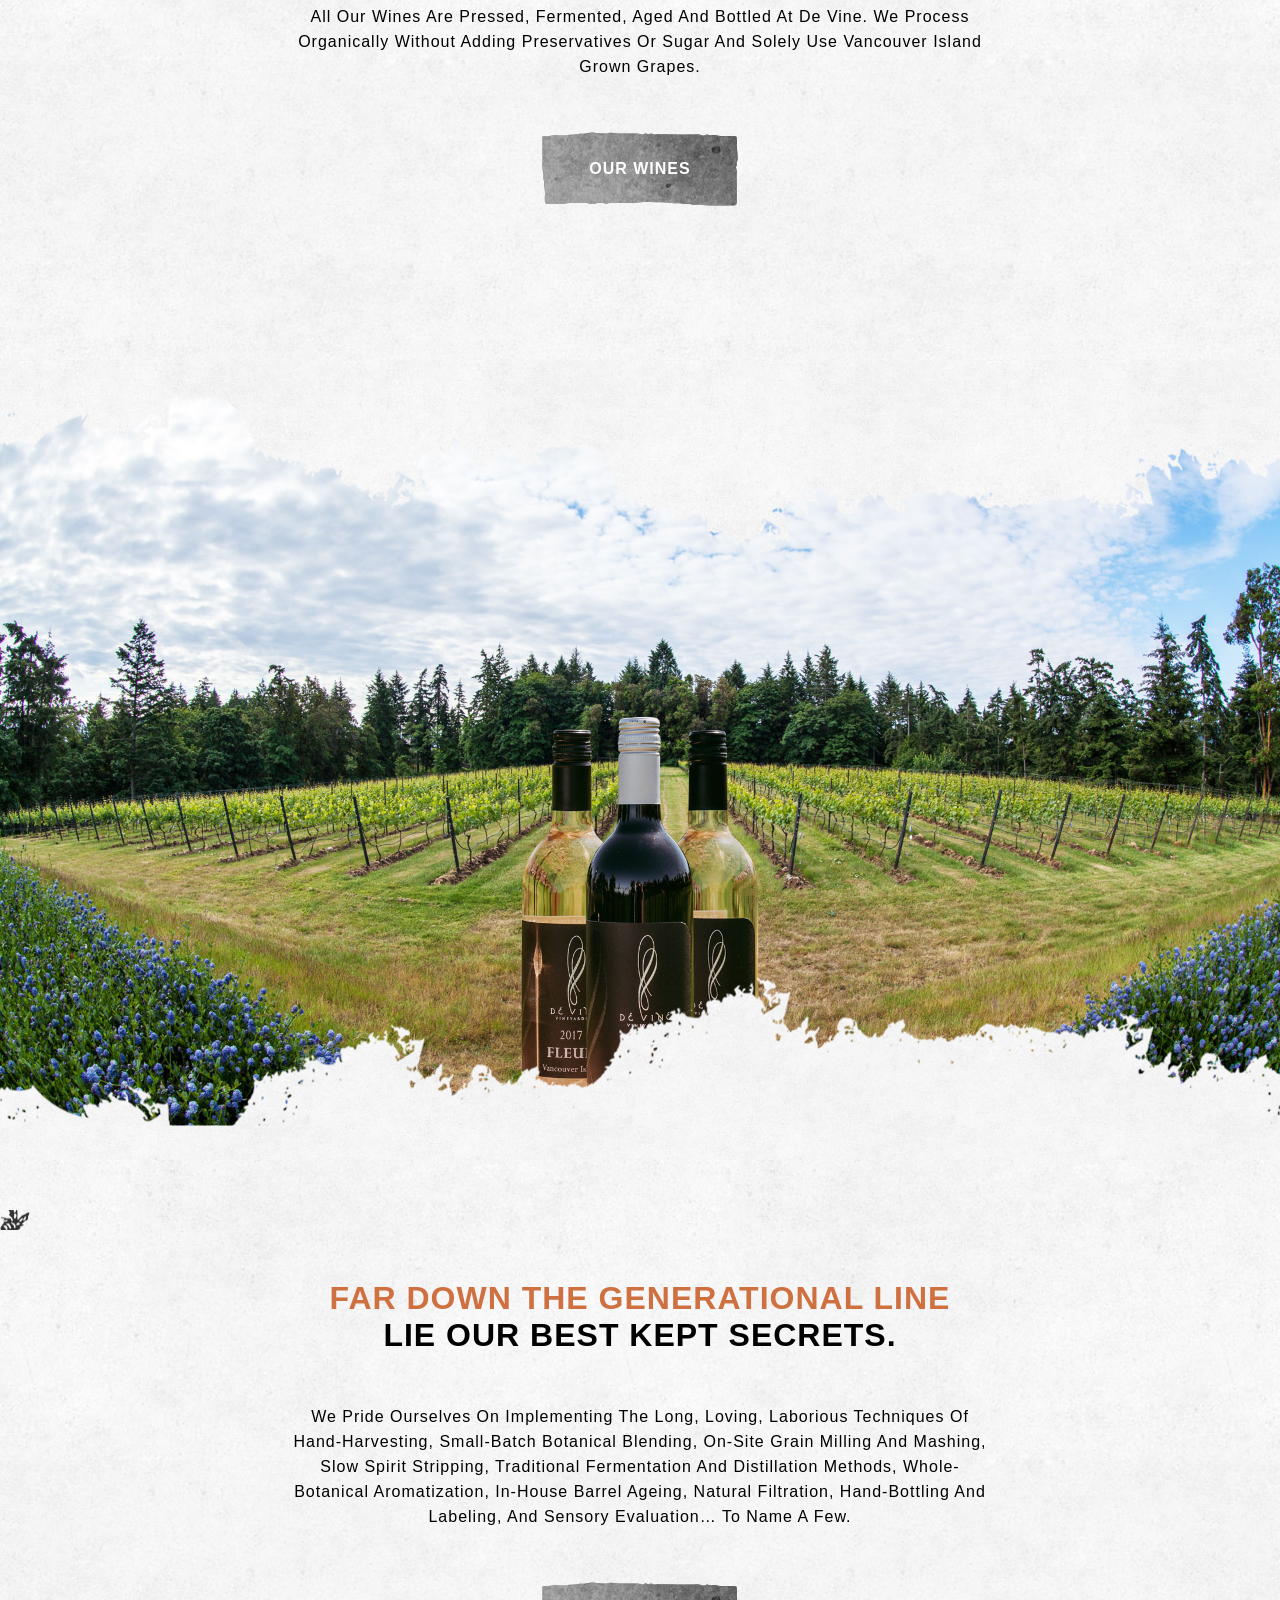
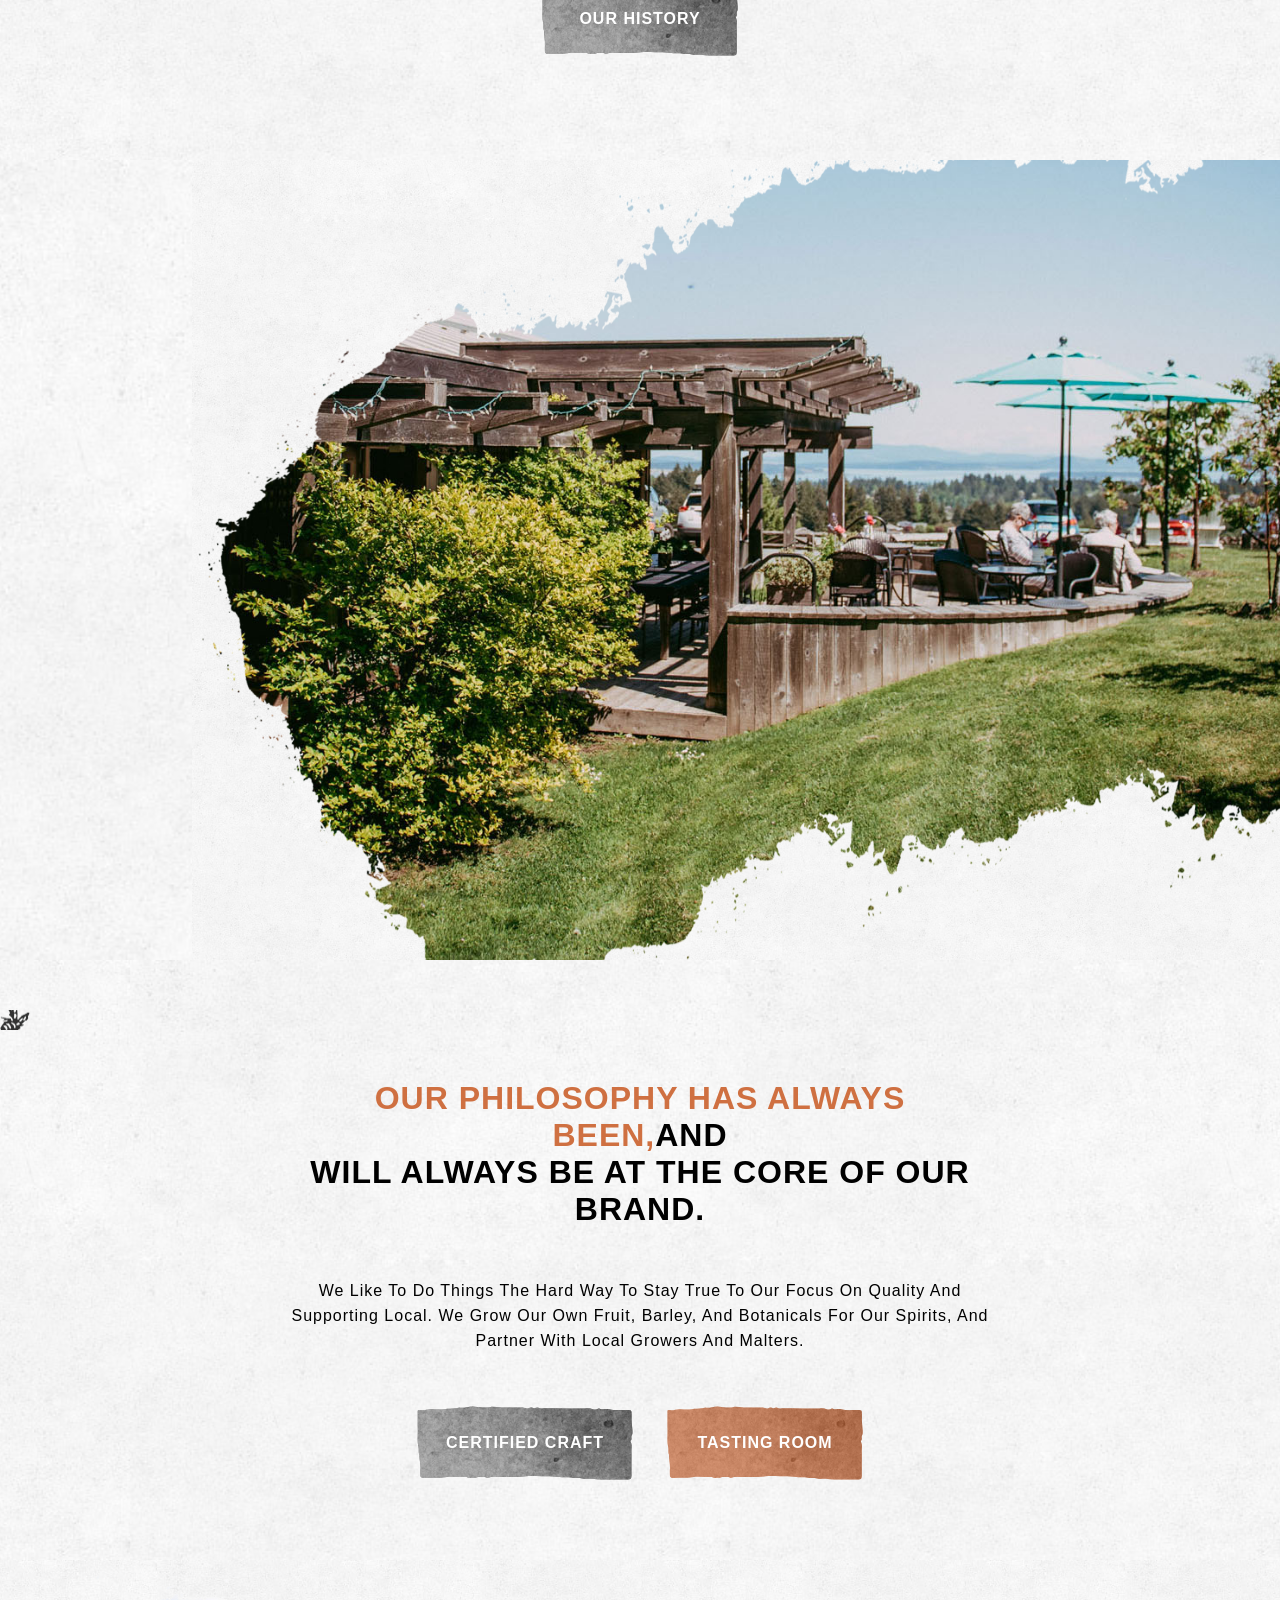
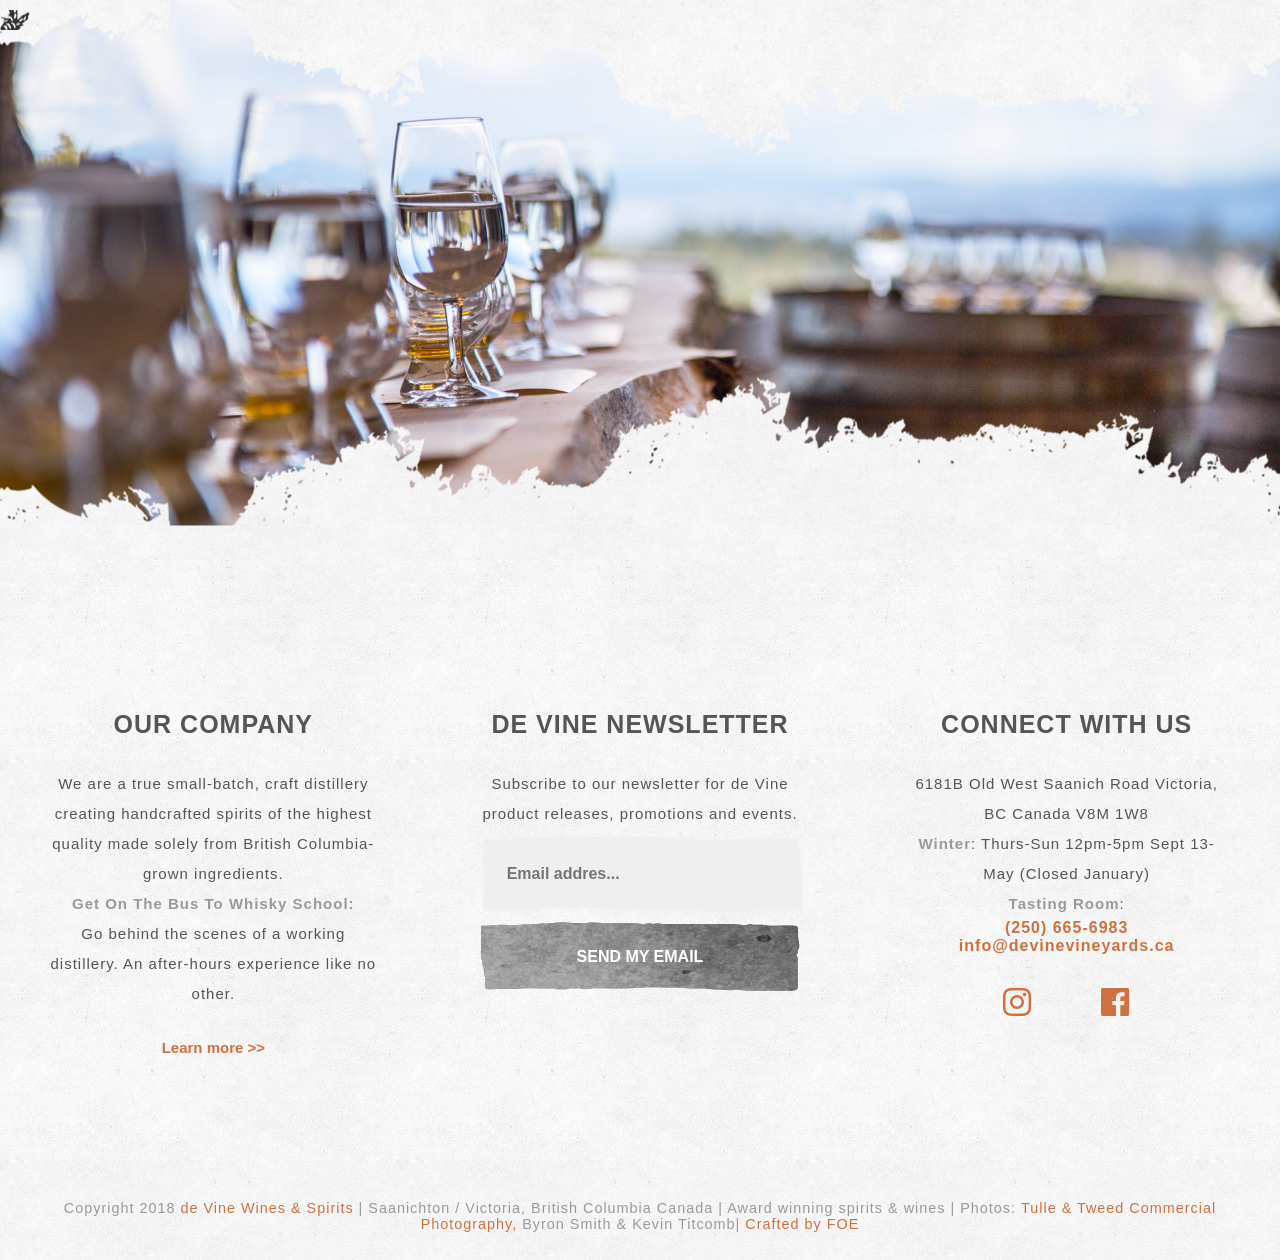
==== commit bf97cd9b: "js updates" ====
--- a/html/devine_main.html
+++ b/html/devine_main.html
@@ -21,7 +21,9 @@
 <!-- <button type="button" class="topBtn"><i class="fas fa-angle-double-up"></i>TOP</button> -->
 	<div id="wrap">	
 		<div class="modal">
-			<button type="button" class="close"><i class="fas fa-times"></i></button>
+			<div class="close">
+			<a href="#" ><i class="fas fa-times"></i></a>
+			</div>
 			<div class="contactInfo">
 			<h2>CONTACT INFORMATION</h2>
 			<h3>6181B Old West Saanich Rd, Saanichton,<br/>
@@ -126,7 +128,7 @@
 </nav>
 		</header>
 		<section class="contentBox">
-			<ul class="bee">
+			<ul class="bees">
 				<li></li>
 				<li></li>
 				<li></li>
